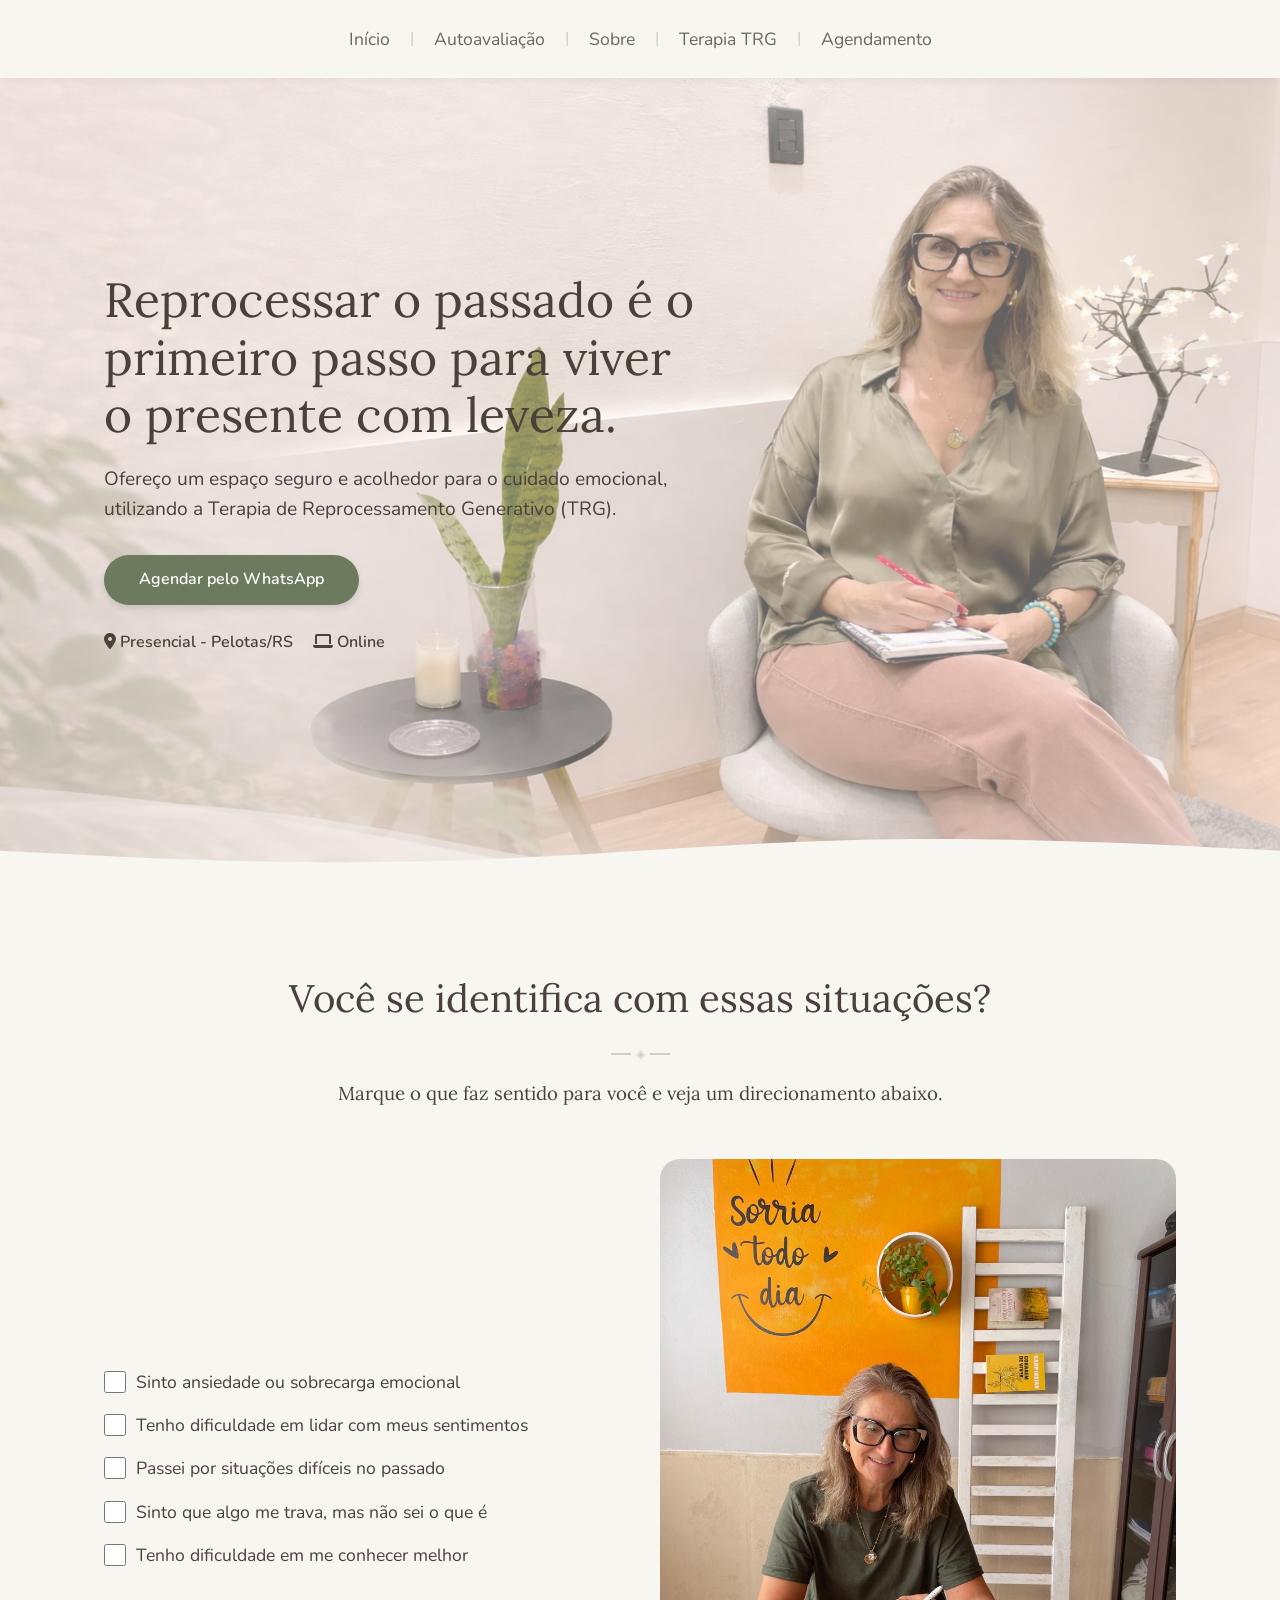
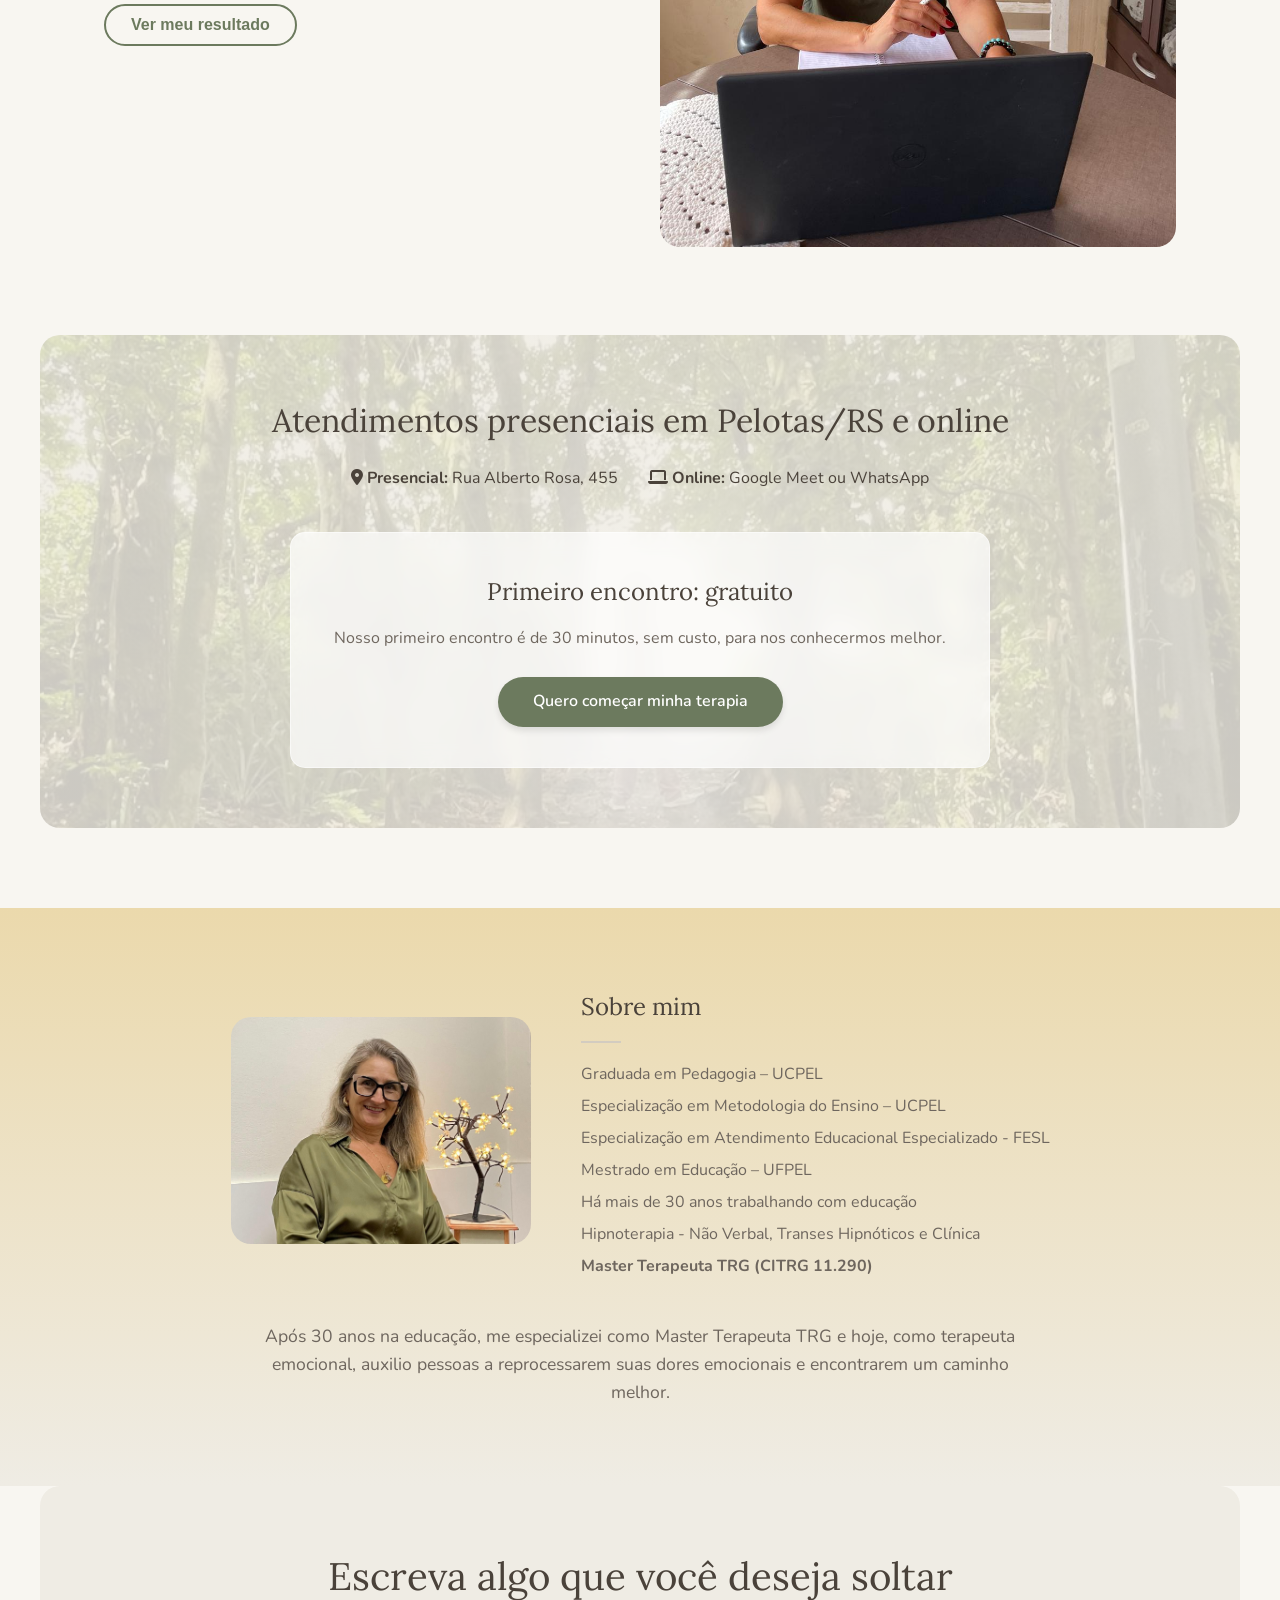
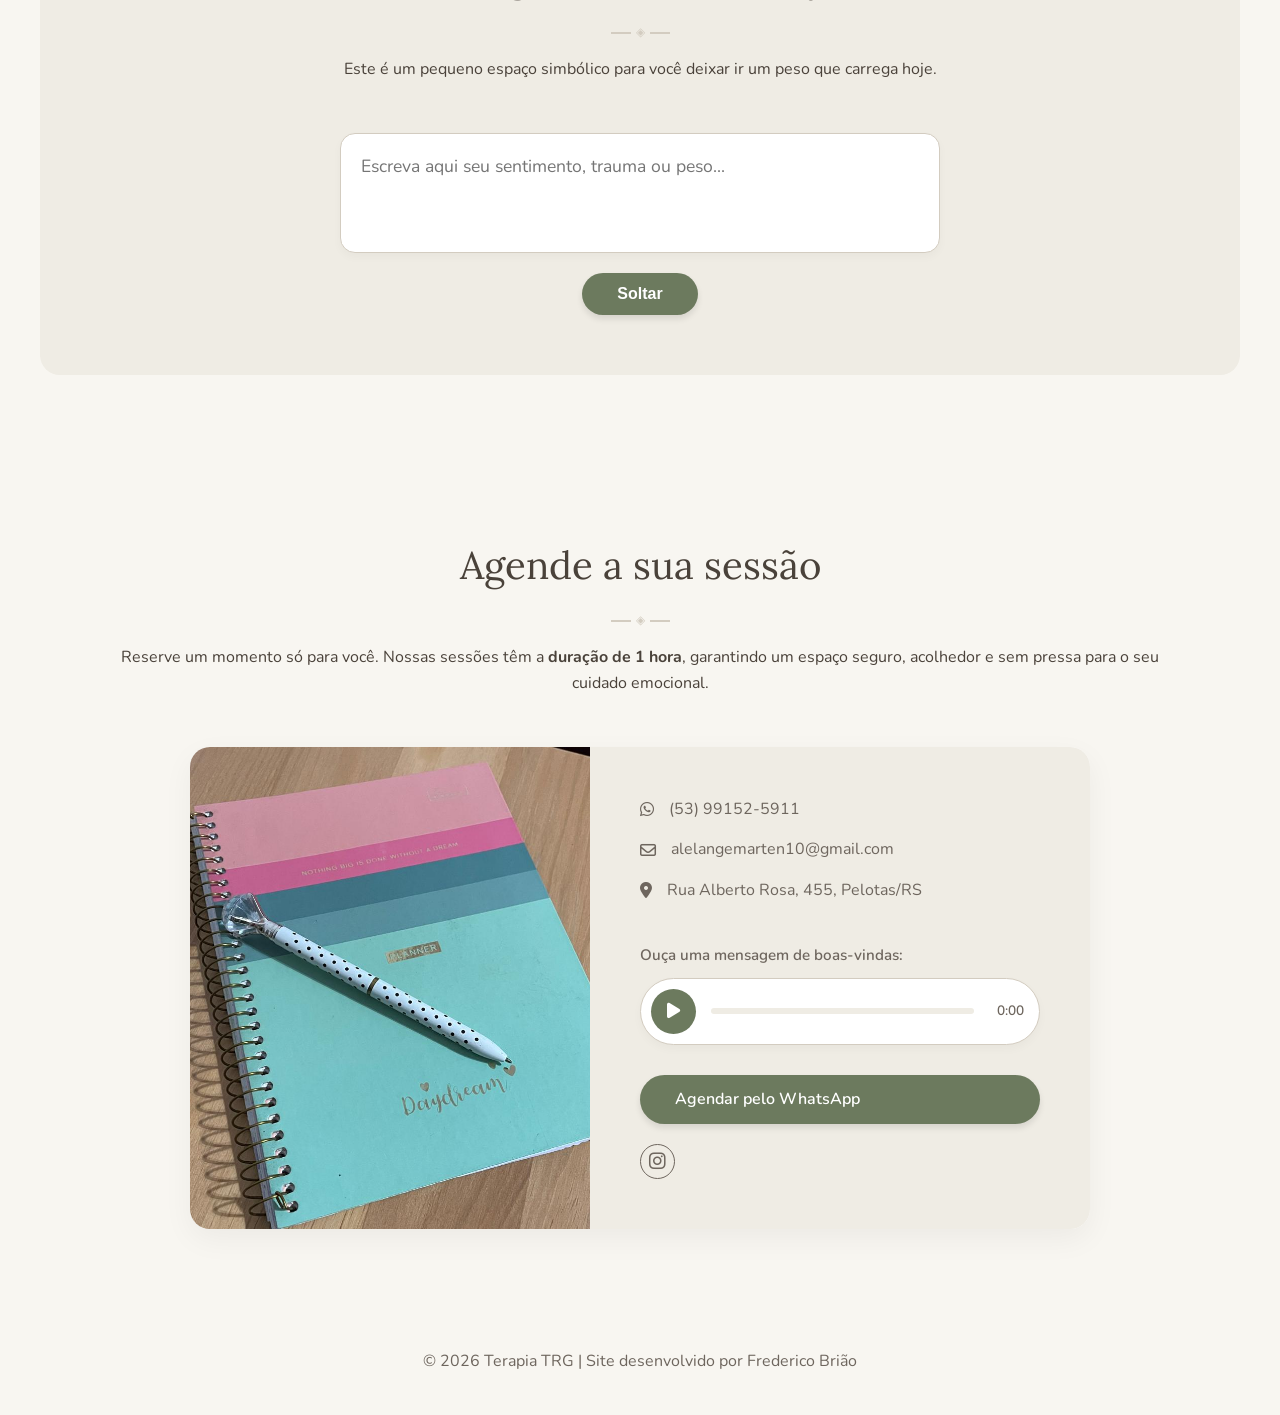
==== index.html @ 40aff19a "Add files via upload" ====
<!DOCTYPE html>
<html lang="pt-BR">
<head>
    <meta charset="UTF-8">
    <meta name="viewport" content="width=device-width, initial-scale=1.0">
    <title>Espaço Terapêutico - Alesandra Marten</title>
    
    <link rel="stylesheet" href="style.css">
    
    <link rel="preconnect" href="https://fonts.googleapis.com">
    <link rel="preconnect" href="https://fonts.gstatic.com" crossorigin>
    <link href="https://fonts.googleapis.com/css2?family=Lora:ital,wght@0,400;0,500;1,400&family=Nunito:wght@300;400;600&display=swap" rel="stylesheet">
    <link rel="icon" href="img/favicon.png">
    
    <link rel="stylesheet" href="https://cdnjs.cloudflare.com/ajax/libs/font-awesome/6.4.0/css/all.min.css">
    <meta name="description" content="Terapia TRG em Pelotas. Atendimento emocional presencial e online. Agende sua sessão.">
<meta name="keywords" content="terapia, TRG, terapia emocional, Pelotas, psicoterapia">
<meta name="author" content="Alesandra Marten">
<link rel="canonical" href="https://www.alesandraterapeuta.com.br">
</head>
<body>

    <nav class="navbar">
        <div class="nav-links">
            <a href="#inicio">Início</a>
            <span class="divisor">|</span>
            <a href="#ajuda">Autoavaliação</a>
            <span class="divisor">|</span>
            <a href="#sobre">Sobre</a>
            <span class="divisor">|</span>
            <a href="#trg-test">Terapia TRG</a>
            <span class="divisor">|</span>
            <a href="#agende">Agendamento</a>
        </div>
    </nav>

    <header class="hero" id="inicio">
        <div class="hero-container">
            <div class="hero-text fade-in">
                <h1>Reprocessar o passado é o primeiro passo para viver o presente com leveza.</h1>
                <p>Ofereço um espaço seguro e acolhedor para o cuidado emocional, utilizando a Terapia de Reprocessamento Generativo (TRG).</p>
                <a href="https://wa.me/5553991525911?text=Olá,%20gostaria%20de%20agendar%20uma%20sessão" target="_blank" rel="noopener noreferrer" class="btn-primary">Agendar pelo WhatsApp</a>
                <div class="hero-info">
                    <span><i class="fa-solid fa-location-dot"></i> Presencial - Pelotas/RS</span>
                    <span><i class="fa-solid fa-laptop"></i> Online</span>
                </div>
            </div>
        </div>
        <div class="wave-bottom">
            <svg viewBox="0 0 1440 120" fill="none" xmlns="http://www.w3.org/2000/svg" preserveAspectRatio="none">
                <path d="M0,64L80,69.3C160,75,320,85,480,80C640,75,800,53,960,48C1120,43,1280,53,1360,58.7L1440,64L1440,120L1360,120C1280,120,1120,120,960,120C800,120,640,120,480,120C320,120,160,120,80,120L0,120Z" fill="#F8F6F1"></path>
            </svg>
        </div>
    </header>

    <section class="ajuda" id="ajuda">
        <div class="secao-titulo fade-in">
            <h2>Você se identifica com essas situações?</h2>
            <div class="detalhe-titulo"><span>◈</span></div>
            <h3>Marque o que faz sentido para você e veja um direcionamento abaixo.</h3>
        </div>

        <div class="ajuda-container fade-in">
            <div class="checklist-box">
                <label class="check-item">
                    <input type="checkbox" class="st-check">
                    <span>Sinto ansiedade ou sobrecarga emocional</span>
                </label>
                <label class="check-item">
                    <input type="checkbox" class="st-check">
                    <span>Tenho dificuldade em lidar com meus sentimentos</span>
                </label>
                <label class="check-item">
                    <input type="checkbox" class="st-check">
                    <span>Passei por situações difíceis no passado</span>
                </label>
                <label class="check-item">
                    <input type="checkbox" class="st-check">
                    <span>Sinto que algo me trava, mas não sei o que é</span>
                </label>
                <label class="check-item">
                    <input type="checkbox" class="st-check">
                    <span>Tenho dificuldade em me conhecer melhor</span>
                </label>
                
                <button onclick="calcularResultado(this)" class="btn-secondary" id="btn-resultado">Ver meu resultado</button>
            </div>

            <div class="resultado-container" id="resultado-avaliacao">
                <div class="ajuda-image" id="img-auto">
                    <img src="img/whatsapp-1.jpeg" alt="Mulher sorrindo leve" loading="lazy">
                </div>
                <div id="resultado-texto" class="resultado-texto" style="display:none;"></div>
            </div>
        </div>
    </section>

    <section class="atendimentos-banner fade-in" id="atendimentos">
        <h2>Atendimentos presenciais em Pelotas/RS e online</h2>
        <div class="atendimentos-info">
            <span><i class="fa-solid fa-location-dot"></i> <strong>Presencial:</strong> Rua Alberto Rosa, 455</span>
            <span><i class="fa-solid fa-laptop"></i> <strong>Online:</strong> Google Meet ou WhatsApp</span>
        </div>

        <div class="card-gratuito">
            <h3>Primeiro encontro: gratuito</h3>
            <p>Nosso primeiro encontro é de 30 minutos, sem custo, para nos conhecermos melhor.</p>
            <a href="https://wa.me/5553991525911?text=Olá,%20gostaria%20de%20agendar%20uma%20sessão" target="_blank" rel="noopener noreferrer" class="btn-primary">Quero começar minha terapia</a>
        </div>
    </section>

    <section class="sobre" id="sobre">
        <div class="sobre-container fade-in">
            <div class="sobre-image">
                <img src="img/whatsapp-3.jpeg" alt="Foto da Terapeuta" loading="lazy">
            </div>
            <div class="sobre-text">
                <h2>Sobre mim</h2>
                <div class="detalhe-titulo-esq"></div>
                <ul>
                    <li>Graduada em Pedagogia – UCPEL</li>
                    <li>Especialização em Metodologia do Ensino – UCPEL</li>
                    <li>Especialização em Atendimento Educacional Especializado - FESL</li>
                    <li>Mestrado em Educação – UFPEL</li>
                    <li>Há mais de 30 anos trabalhando com educação</li>
                    <li>Hipnoterapia - Não Verbal, Transes Hipnóticos e Clínica</li>
                    <li><strong>Master Terapeuta TRG (CITRG 11.290)</strong></li>
                </ul>
            </div>
        </div>
        <div class="sobre-resumo fade-in">
            <p>Após 30 anos na educação, me especializei como Master Terapeuta TRG e hoje, como terapeuta emocional, auxilio pessoas a reprocessarem suas dores emocionais e encontrarem um caminho melhor.</p>
        </div>
    </section>

    <section class="trg-test" id="trg-test">
        <div class="secao-titulo fade-in">
            <h2>Escreva algo que você deseja soltar</h2>
            <div class="detalhe-titulo"><span>◈</span></div>
            <p>Este é um pequeno espaço simbólico para você deixar ir um peso que carrega hoje.</p>
        </div>

        <div class="smoke-box fade-in">
            <textarea id="smoke-input" placeholder="Escreva aqui seu sentimento, trauma ou peso..."></textarea>
            <button id="btn-smoke" onclick="soltarSentimento()" class="btn-primary">Soltar</button>
        </div>
        
        <div id="trg-explicacao" class="trg-explicacao" style="display:none;">
            <p><strong>Você se sente um pouco mais leve?</strong></p>
            <p>Isso que você acabou de fazer é um vislumbre do que trabalhamos na TRG. O reprocessamento ajuda o seu cérebro a "limpar" a carga emocional de eventos passados, permitindo que você siga em frente com mais leveza. Que tal darmos o próximo passo juntos?</p>
        </div>
    </section>

    <section class="agende" id="agende">
        <div class="secao-titulo fade-in">
            <h2>Agende a sua sessão</h2>
            <div class="detalhe-titulo"><span>◈</span></div>
            <p>Reserve um momento só para você. Nossas sessões têm a <strong>duração de 1 hora</strong>, garantindo um espaço seguro, acolhedor e sem pressa para o seu cuidado emocional.</p>
        </div>

        <div class="contato-card fade-in">
            <div class="contato-img">
                <img src="img/whatsapp-4.jpeg" alt="Ambiente acolhedor" loading="lazy">
            </div>
            <div class="contato-info">
                <ul>
                    <li><i class="fa-brands fa-whatsapp"></i> (53) 99152-5911</li>
                    <li><i class="fa-regular fa-envelope"></i> alelangemarten10@gmail.com</li>
                    <li><i class="fa-solid fa-location-dot"></i> Rua Alberto Rosa, 455, Pelotas/RS</li>
                </ul>

                <div class="audio-section">
                    <p class="audio-title">Ouça uma mensagem de boas-vindas:</p>
                    <div class="custom-audio-player">
                        <audio id="meu-audio" src="img/audio.mp3"></audio> 
                        
                        <button id="audio-btn" class="audio-btn" onclick="toggleAudio()"><i class="fa-solid fa-play" id="audio-icon"></i></button>
                        <div class="audio-progress" id="audio-progress" onclick="seekAudio(event)">
                            <div class="audio-bar" id="audio-bar"></div>
                        </div>
                        <span class="audio-time" id="audio-time">0:00</span>
                    </div>
                </div>
                
                <a href="https://wa.me/5553991525911?text=Olá,%20gostaria%20de%20agendar%20uma%20sessão" target="_blank" rel="noopener noreferrer" class="btn-primary">Agendar pelo WhatsApp</a>
                
                <div class="redes-sociais">
                    <a href="https://www.instagram.com/alesandramarten/" target="_blank" rel="noopener noreferrer"><i class="fa-brands fa-instagram"></i></a>
                </div>
            </div>
        </div>
    </section>

    <footer>
        <p>© <span id="ano-atual"></span> Terapia TRG | Site desenvolvido por Frederico Brião</p>
    </footer>

    <script src="script.js"></script>
</body>
</html>
---- style.css ----
/* --- VARIÁVEIS DE CORES --- */
:root {
    --bg-light: #F8F6F1; 
    --bg-darker: #EFECE4; 
    --text-main: #4A423A; 
    --text-light: #6E665E; 
    --accent-green: #6C7A5E; 
    --accent-green-hover: #5A664E;
}

/* --- RESET BÁSICO --- */
* {
    margin: 0;
    padding: 0;
    box-sizing: border-box;
}

body {
    font-family: 'Nunito', sans-serif;
    color: var(--text-main);
    background-color: var(--bg-light);
    line-height: 1.6;
    overflow-x: hidden;
}

h1, h2, h3 {
    font-family: 'Lora', serif;
    font-weight: 400;
}

a {
    text-decoration: none;
    color: inherit;
}

/* --- NAVEGAÇÃO CENTRALIZADA --- */
.navbar {
    display: flex;
    justify-content: center;
    align-items: center;
    padding: 20px 0;
    position: sticky;
    top: 0;
    width: 100%;
    z-index: 100;
    background-color: var(--bg-light);
    box-shadow: 0 2px 10px rgba(0,0,0,0.05);
}

.nav-links {
    display: flex;
    align-items: center;
    flex-wrap: wrap;
    justify-content: center;
    gap: 10px;
}

.nav-links a {
    color: var(--text-light);
    font-size: 1.1rem;
    transition: color 0.3s;
    padding: 5px 10px;
}

.nav-links a:hover {
    color: var(--text-main);
}

.divisor {
    color: #D3CCC0;
}

/* --- BOTÕES --- */
.btn-primary {
    display: inline-block;
    background-color: var(--accent-green);
    color: #FFFFFF;
    padding: 12px 35px;
    border-radius: 50px;
    font-size: 1rem;
    font-weight: 600;
    transition: all 0.3s;
    border: none;
    cursor: pointer;
    box-shadow: 0 4px 6px rgba(0,0,0,0.1);
}

.btn-primary:hover {
    background-color: var(--accent-green-hover);
    transform: translateY(-2px);
}

.btn-secondary {
    margin-top: 20px;
    background-color: transparent;
    color: var(--accent-green);
    border: 2px solid var(--accent-green);
    padding: 10px 25px;
    border-radius: 50px;
    font-size: 1rem;
    font-weight: 600;
    cursor: pointer;
    transition: all 0.3s;
    align-self: flex-start;
}

.btn-secondary:hover {
    background-color: var(--accent-green);
    color: #FFF;
}

.btn-disabled {
    opacity: 0.5;
    cursor: not-allowed !important;
    background-color: transparent !important;
    color: var(--accent-green) !important;
    transform: none !important;
}

/* --- HERO SECTION --- */
.hero {
    display: flex;
    flex-direction: column;
    justify-content: space-between;
    min-height: 90vh;
    background: linear-gradient(rgba(248, 246, 241, 0.4), rgba(248, 246, 241, 0.4)), url('img/hero-bg.png') center/cover no-repeat;
}

.hero-container {
    max-width: 1200px;
    margin: 0 auto;
    width: 100%;
    padding: 100px 5% 60px;
    flex: 1;
    display: flex;
    align-items: center;
}

.hero-text {
    max-width: 600px;
}

.hero-text h1 {
    font-size: 3rem;
    line-height: 1.2;
    margin-bottom: 20px;
}

.hero-text p {
    font-size: 1.2rem;
    color: var(--text-main);
    margin-bottom: 30px;
}

.hero-info {
    margin-top: 25px;
    display: flex;
    gap: 20px;
    color: var(--text-main);
    font-weight: 600;
}

.wave-bottom {
    width: 100%;
    display: block;
    line-height: 0; 
}

.wave-bottom svg {
    width: 100%;
    height: 80px;
}

/* --- SEÇÕES GERAIS --- */
section {
    padding: 80px 5%;
    max-width: 1200px;
    margin: 0 auto;
}

.secao-titulo {
    text-align: center;
    margin-bottom: 50px;
}

.secao-titulo h2 {
    font-size: 2.4rem;
}

.detalhe-titulo {
    display: flex;
    align-items: center;
    justify-content: center;
    margin: 15px 0;
}

.detalhe-titulo::before,
.detalhe-titulo::after {
    content: "";
    height: 2px;
    width: 20px;
    background-color: #D3CCC0;
}

.detalhe-titulo span {
    color: #D3CCC0;
    font-size: 12px;
    margin: 0 5px;
}

.detalhe-titulo-esq {
    width: 40px;
    height: 2px;
    background-color: #D3CCC0;
    margin: 15px 0;
}

/* --- AUTOAVALIAÇÃO --- */
.ajuda-container {
    display: flex;
    align-items: center;
    justify-content: space-between;
    gap: 40px;
}

.checklist-box {
    display: flex;
    flex-direction: column;
    gap: 15px;
    flex: 1;
}

.check-item {
    display: flex;
    align-items: center;
    gap: 10px;
    font-size: 1.1rem;
    cursor: pointer;
    transition: all 0.3s;
}

.check-item:hover {
    color: var(--accent-green);
}

.check-item input[type="checkbox"] {
    width: 22px;
    height: 22px;
    cursor: pointer;
    accent-color: var(--accent-green);
}

.resultado-container {
    flex: 1;
    display: flex;
    justify-content: center;
    align-items: center;
    min-height: 350px; 
}

.ajuda-image {
    width: 100%;
}

.ajuda-image img {
    width: 100%;
    border-radius: 20px;
}

.resultado-texto {
    background-color: #FFF;
    padding: 30px;
    border-radius: 15px;
    box-shadow: 0 4px 15px rgba(0,0,0,0.05);
    font-size: 1.2rem;
    color: var(--text-main);
    border-left: 5px solid var(--accent-green);
}

.fade-out-anim {
    animation: fadeOut 0.4s forwards ease-in-out;
}
.fade-in-anim {
    animation: fadeInScale 0.5s forwards ease-in-out;
}

@keyframes fadeOut {
    to { opacity: 0; transform: scale(0.95); }
}
@keyframes fadeInScale {
    from { opacity: 0; transform: scale(0.95); }
    to { opacity: 1; transform: scale(1); }
}

/* --- ATENDIMENTOS BANNER --- */
.atendimentos-banner {
    background: linear-gradient(rgba(239, 236, 228, 0.85), rgba(239, 236, 228, 0.85)), url('img/whatsapp-2.jpeg') center/cover no-repeat;
    border-radius: 20px;
    text-align: center;
    padding: 60px 40px;
    margin-bottom: 80px;
}

.atendimentos-banner h2 {
    font-size: 2rem;
    margin-bottom: 20px;
}

.atendimentos-info {
    display: flex;
    justify-content: center;
    flex-wrap: wrap;
    gap: 30px;
    margin-bottom: 40px;
}

.card-gratuito {
    background: rgba(255, 255, 255, 0.7);
    backdrop-filter: blur(10px);
    border: 1px solid rgba(255,255,255,0.5);
    padding: 40px;
    border-radius: 15px;
    max-width: 700px;
    margin: 0 auto;
}

.card-gratuito h3 {
    font-size: 1.5rem;
    margin-bottom: 15px;
}

.card-gratuito p {
    margin-bottom: 25px;
    color: var(--text-light);
}

/* --- SOBRE MIM --- */
.sobre {
    background: linear-gradient(180deg, #ebd9ac 0%, #EFECE4 100%);
    max-width: 100%;
}

.sobre-container {
    max-width: 1000px;
    margin: 0 auto;
    display: flex;
    align-items: center;
    justify-content: center;
    gap: 50px;
    margin-bottom: 40px;
}

.sobre-image img {
    width: 300px;
    border-radius: 20px;
}

.sobre-text ul {
    list-style: none;
    line-height: 2;
    color: var(--text-light);
}

.sobre-resumo {
    max-width: 800px;
    margin: 0 auto;
    text-align: center;
    font-size: 1.1rem;
    color: var(--text-light);
}

/* --- SESSÃO TRG TEST --- */
.trg-test {
    background-color: var(--bg-darker);
    border-radius: 20px;
    padding: 60px 5%;
    margin-bottom: 80px;
}

.smoke-box {
    display: flex;
    flex-direction: column;
    align-items: center;
    gap: 20px;
    max-width: 600px;
    margin: 0 auto;
}

#smoke-input {
    width: 100%;
    height: 120px;
    padding: 20px;
    border-radius: 15px;
    border: 1px solid #D3CCC0;
    font-family: inherit;
    font-size: 1.1rem;
    resize: none;
    background-color: #FFF;
    color: var(--text-main);
    box-shadow: 0 4px 10px rgba(0,0,0,0.03);
    transition: all 0.3s;
}

#smoke-input:focus {
    outline: none;
    border-color: var(--accent-green);
    box-shadow: 0 4px 10px rgba(108, 122, 94, 0.15);
}

.trg-explicacao {
    background-color: #FFF;
    padding: 30px;
    border-radius: 15px;
    max-width: 700px;
    margin: 30px auto 0;
    text-align: center;
    color: var(--accent-green);
    box-shadow: 0 4px 15px rgba(0,0,0,0.05);
}

.evaporar {
    animation: smokeEffect 1.5s forwards ease-in-out;
}

@keyframes smokeEffect {
    0% {
        opacity: 1;
        filter: blur(0px);
        transform: translateY(0) scale(1);
    }
    100% {
        opacity: 0;
        filter: blur(10px);
        transform: translateY(-50px) scale(1.05);
    }
}

/* --- CONTATO --- */
.contato-card {
    display: flex;
    background-color: #FFFFFF;
    border-radius: 20px;
    overflow: hidden;
    max-width: 900px;
    margin: 0 auto;
    box-shadow: 0 10px 30px rgba(0,0,0,0.05);
}

.contato-img {
    flex: 1;
}
.contato-img img {
    width: 100%;
    height: 100%;
    object-fit: cover;
}

.contato-info {
    flex: 1;
    padding: 50px;
    background-color: var(--bg-darker);
    display: flex;
    flex-direction: column;
    justify-content: center;
}

.contato-info ul {
    list-style: none;
    margin-bottom: 25px;
}

.contato-info li {
    margin-bottom: 15px;
    display: flex;
    align-items: center;
    gap: 15px;
    color: var(--text-light);
}

/* --- AUDIO PLAYER PERSONALIZADO --- */
.audio-section {
    margin-bottom: 30px;
}

.audio-title {
    font-size: 0.95rem;
    color: var(--text-light);
    margin-bottom: 10px;
    font-weight: 600;
}

.custom-audio-player {
    display: flex;
    align-items: center;
    gap: 15px;
    background: #FFF;
    padding: 10px 15px 10px 10px;
    border-radius: 50px;
    border: 1px solid #D3CCC0;
    box-shadow: 0 4px 10px rgba(0,0,0,0.03);
}

.audio-btn {
    width: 45px;
    height: 45px;
    border-radius: 50%;
    background: var(--accent-green);
    color: white;
    border: none;
    cursor: pointer;
    display: flex;
    align-items: center;
    justify-content: center;
    font-size: 1.1rem;
    transition: 0.3s;
    flex-shrink: 0;
}

.audio-btn:hover {
    background: var(--accent-green-hover);
    transform: scale(1.05);
}

.audio-progress {
    flex: 1;
    height: 6px;
    background: #EFECE4;
    border-radius: 10px;
    cursor: pointer;
    position: relative;
    overflow: hidden;
}

.audio-bar {
    height: 100%;
    width: 0%;
    background: var(--accent-green);
    border-radius: 10px;
    transition: width 0.1s linear;
}

.audio-time {
    font-size: 0.85rem;
    color: var(--text-light);
    font-weight: 600;
    min-width: 35px;
    text-align: right;
}

/* --- REDES SOCIAIS --- */
.redes-sociais {
    margin-top: 20px;
}

.redes-sociais a {
    color: var(--text-light);
    font-size: 1.2rem;
    margin-right: 15px;
    border: 1px solid var(--text-light);
    border-radius: 50%;
    width: 35px; height: 35px;
    display: inline-flex;
    align-items: center;
    justify-content: center;
    transition: all 0.3s;
}

.redes-sociais a:hover {
    background-color: var(--text-light);
    color: #fdfdfd;
}

/* --- FOOTER --- */
footer {
    text-align: center;
    padding: 40px 5%;
    color: var(--text-light);
    display: flex;
    flex-direction: column;
    align-items: center;
    gap: 15px;
}

/* --- EFEITOS DE ANIMAÇÃO GERAIS --- */
.fade-in {
    opacity: 0;
    transform: translateY(30px);
    transition: opacity 0.8s ease-out, transform 0.8s ease-out;
}
.fade-in.visible {
    opacity: 1;
    transform: translateY(0);
}

/* --- RESPONSIVO (MOBILE) --- */
@media (max-width: 850px) {
    .hero-container, .ajuda-container, .sobre-container, .contato-card {
        flex-direction: column;
        text-align: center;
    }
    
    .hero-text { max-width: 100%; }
    
    .detalhe-titulo-esq { margin: 15px auto; }
    .hero-info, .atendimentos-info { flex-direction: column; gap: 10px; }
    
    .btn-secondary { align-self: center; }
    
    .resultado-container { min-height: auto; margin-top: 20px; }
    
    .nav-links { flex-direction: column; }
    .divisor { display: none; } 
    
    .contato-info { padding: 30px; }
}
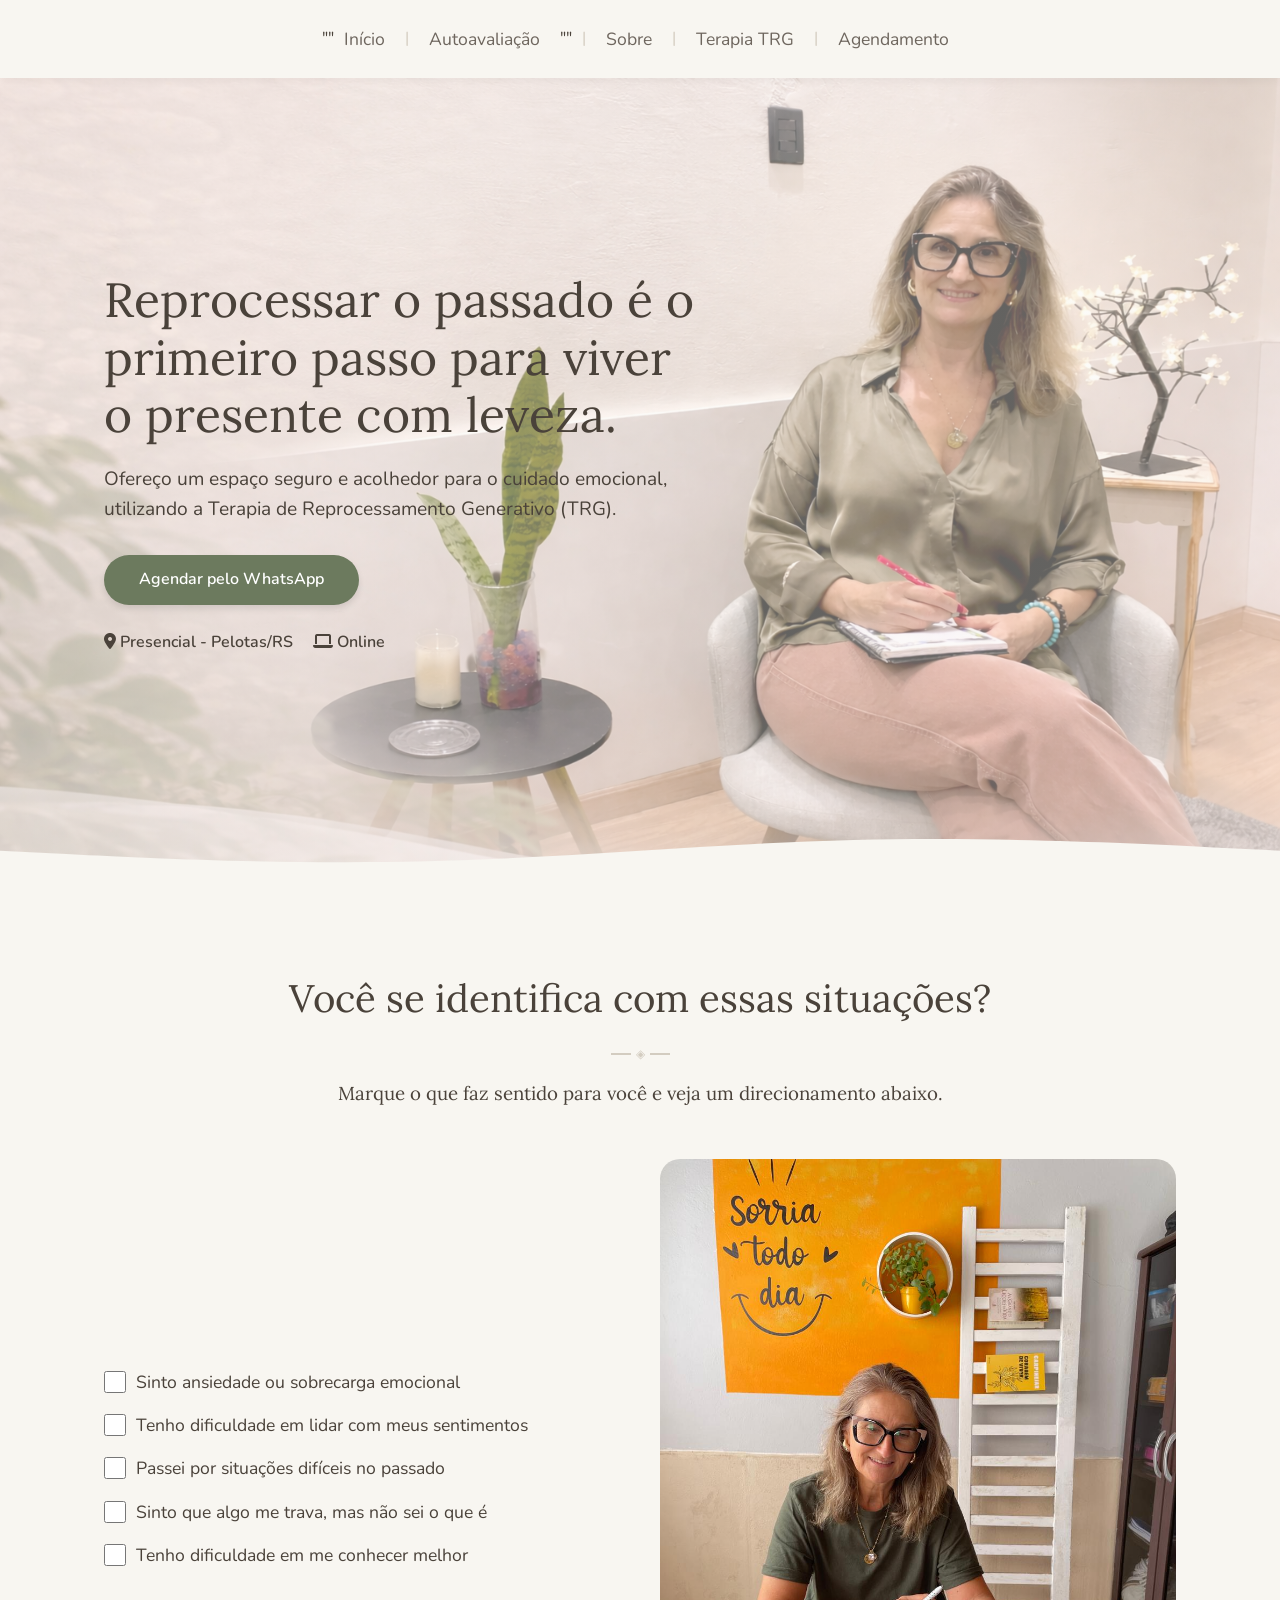
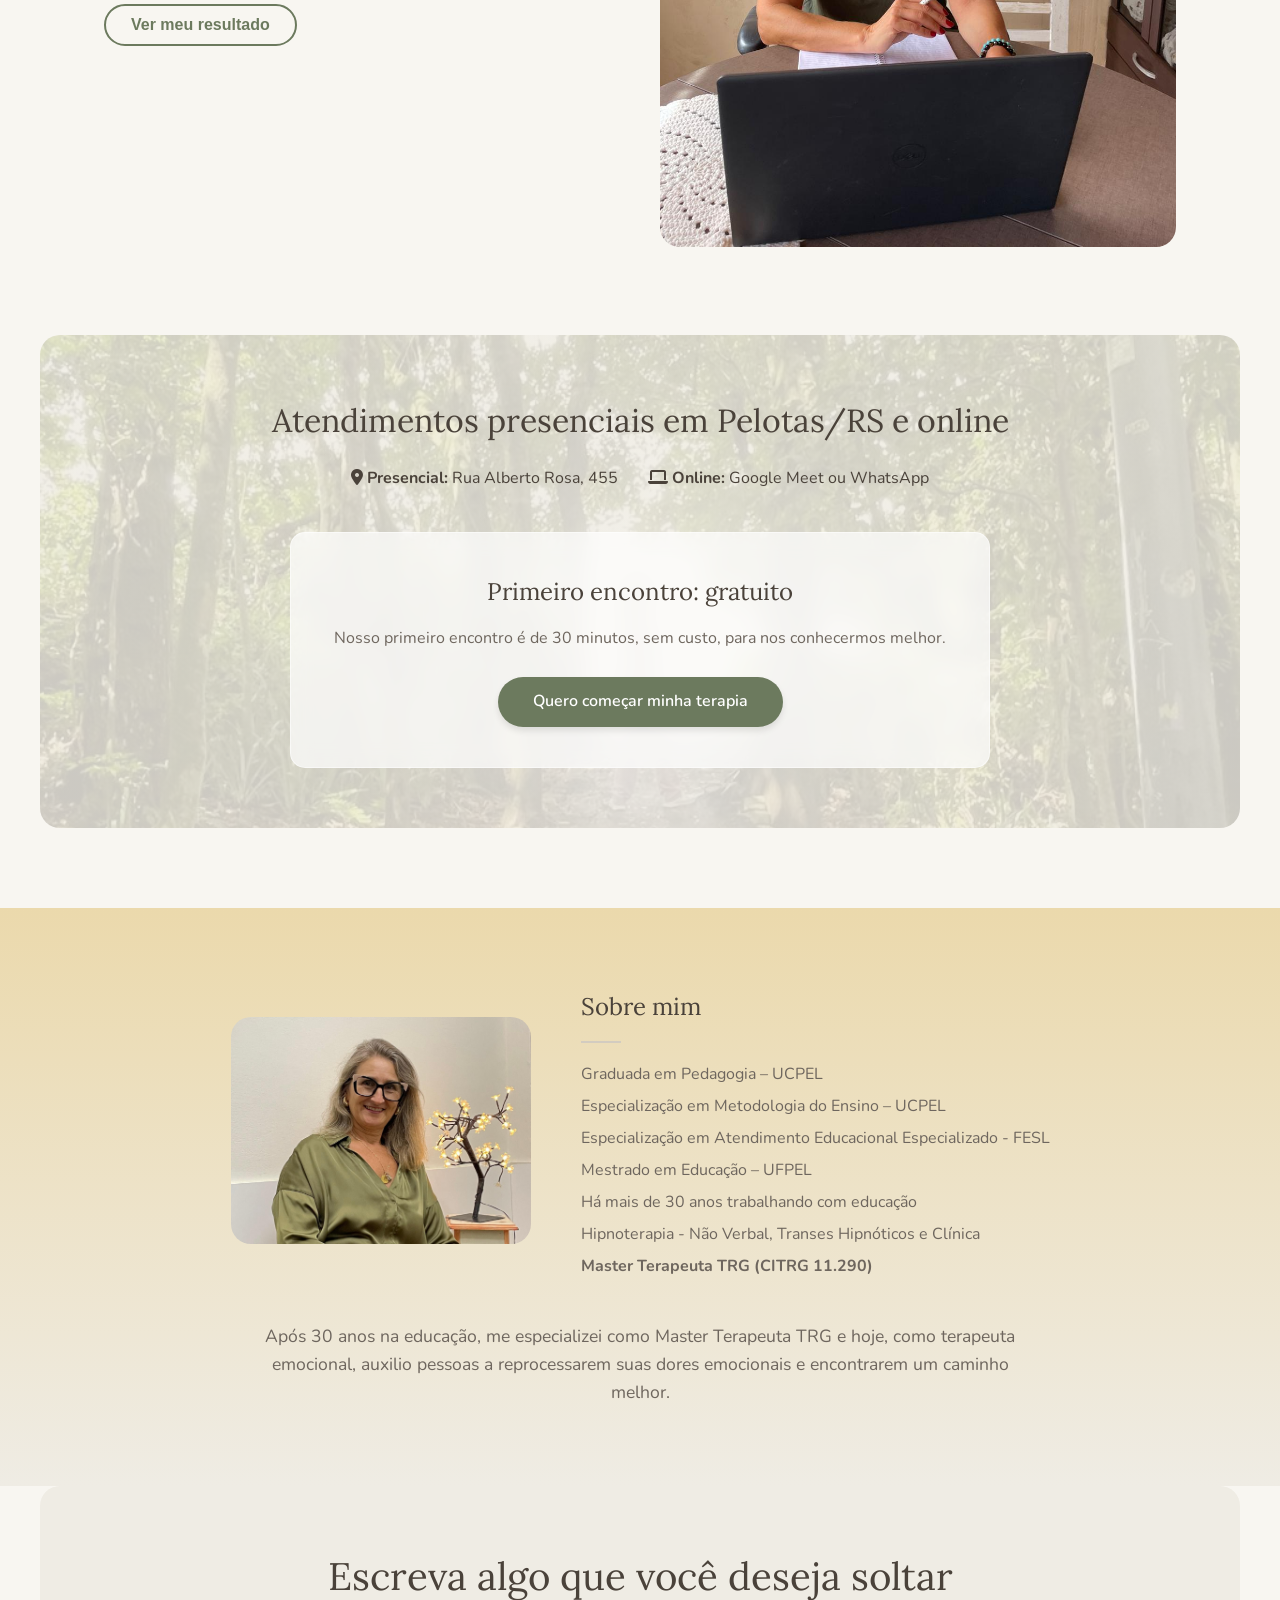
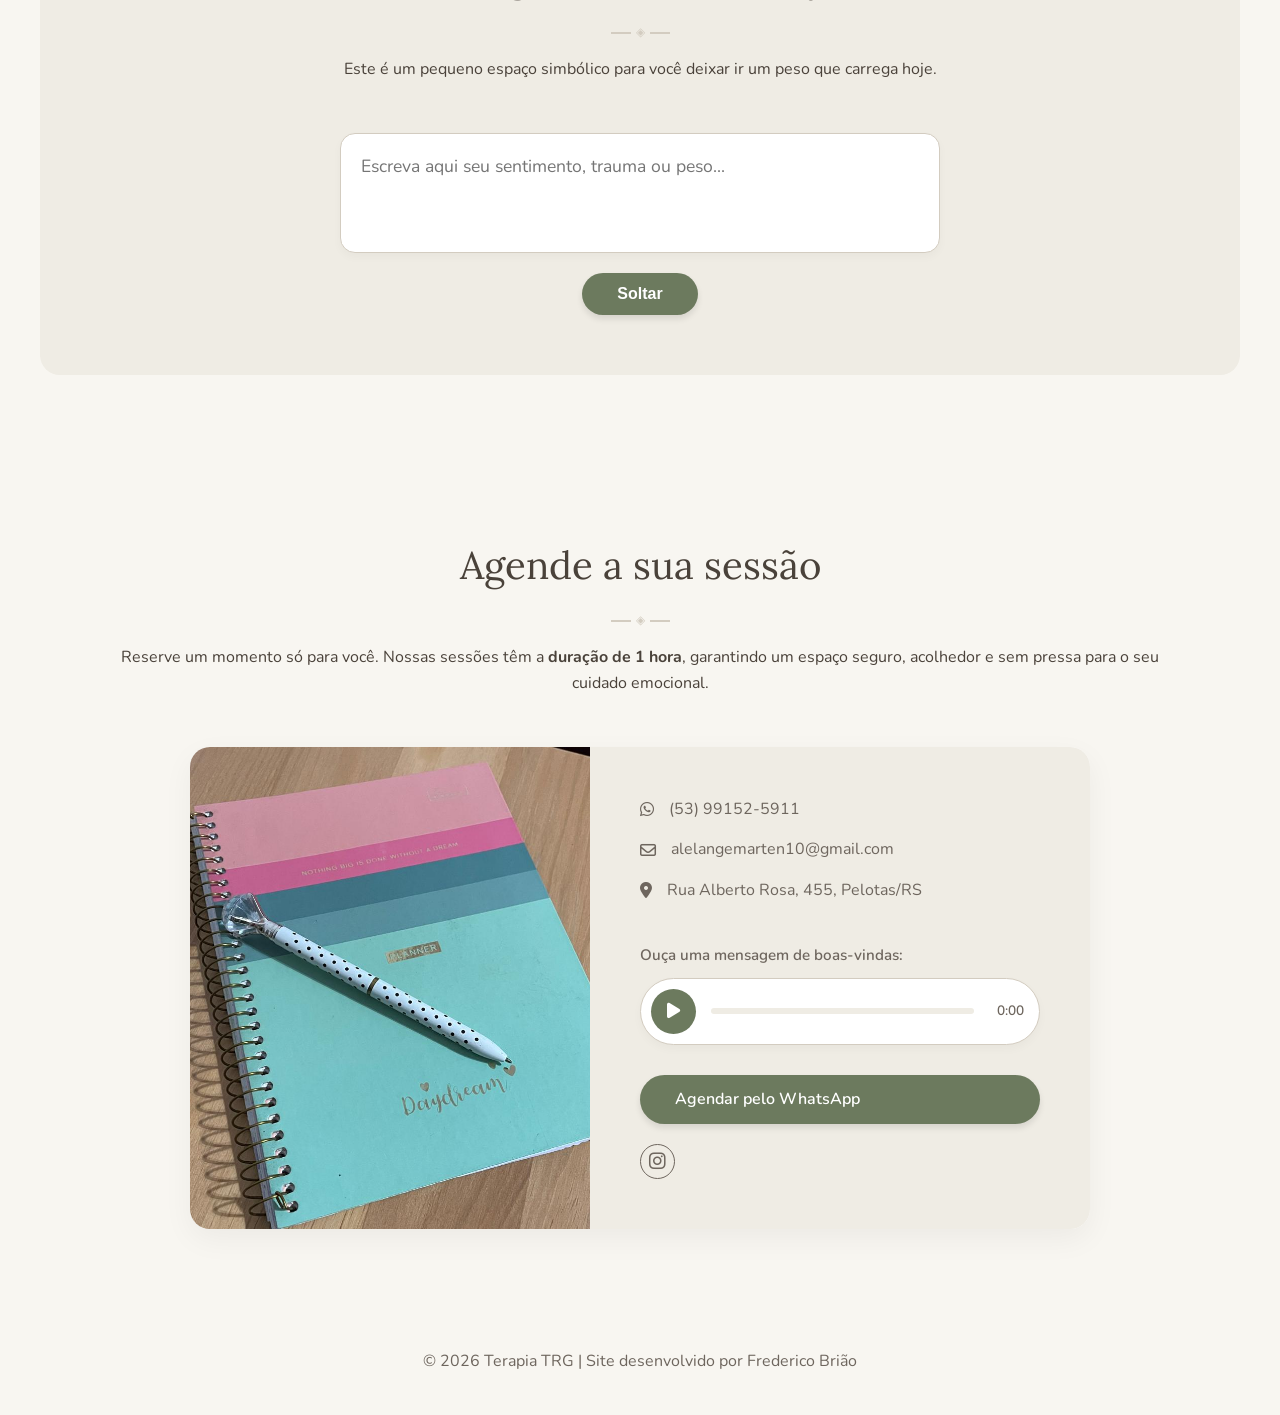
==== commit 44da65bd: "feat: validation form" ====
--- a/index.html
+++ b/index.html
@@ -1,200 +1,200 @@
-<!DOCTYPE html>
-<html lang="pt-BR">
-<head>
-    <meta charset="UTF-8">
-    <meta name="viewport" content="width=device-width, initial-scale=1.0">
-    <title>Espaço Terapêutico - Alesandra Marten</title>
-    
-    <link rel="stylesheet" href="style.css">
-    
-    <link rel="preconnect" href="https://fonts.googleapis.com">
-    <link rel="preconnect" href="https://fonts.gstatic.com" crossorigin>
-    <link href="https://fonts.googleapis.com/css2?family=Lora:ital,wght@0,400;0,500;1,400&family=Nunito:wght@300;400;600&display=swap" rel="stylesheet">
-    <link rel="icon" href="img/favicon.png">
-    
-    <link rel="stylesheet" href="https://cdnjs.cloudflare.com/ajax/libs/font-awesome/6.4.0/css/all.min.css">
-    <meta name="description" content="Terapia TRG em Pelotas. Atendimento emocional presencial e online. Agende sua sessão.">
-<meta name="keywords" content="terapia, TRG, terapia emocional, Pelotas, psicoterapia">
-<meta name="author" content="Alesandra Marten">
-<link rel="canonical" href="https://www.alesandraterapeuta.com.br">
-</head>
-<body>
-
-    <nav class="navbar">
-        <div class="nav-links">
-            <a href="#inicio">Início</a>
-            <span class="divisor">|</span>
-            <a href="#ajuda">Autoavaliação</a>
-            <span class="divisor">|</span>
-            <a href="#sobre">Sobre</a>
-            <span class="divisor">|</span>
-            <a href="#trg-test">Terapia TRG</a>
-            <span class="divisor">|</span>
-            <a href="#agende">Agendamento</a>
-        </div>
-    </nav>
-
-    <header class="hero" id="inicio">
-        <div class="hero-container">
-            <div class="hero-text fade-in">
-                <h1>Reprocessar o passado é o primeiro passo para viver o presente com leveza.</h1>
-                <p>Ofereço um espaço seguro e acolhedor para o cuidado emocional, utilizando a Terapia de Reprocessamento Generativo (TRG).</p>
-                <a href="https://wa.me/5553991525911?text=Olá,%20gostaria%20de%20agendar%20uma%20sessão" target="_blank" rel="noopener noreferrer" class="btn-primary">Agendar pelo WhatsApp</a>
-                <div class="hero-info">
-                    <span><i class="fa-solid fa-location-dot"></i> Presencial - Pelotas/RS</span>
-                    <span><i class="fa-solid fa-laptop"></i> Online</span>
-                </div>
-            </div>
-        </div>
-        <div class="wave-bottom">
-            <svg viewBox="0 0 1440 120" fill="none" xmlns="http://www.w3.org/2000/svg" preserveAspectRatio="none">
-                <path d="M0,64L80,69.3C160,75,320,85,480,80C640,75,800,53,960,48C1120,43,1280,53,1360,58.7L1440,64L1440,120L1360,120C1280,120,1120,120,960,120C800,120,640,120,480,120C320,120,160,120,80,120L0,120Z" fill="#F8F6F1"></path>
-            </svg>
-        </div>
-    </header>
-
-    <section class="ajuda" id="ajuda">
-        <div class="secao-titulo fade-in">
-            <h2>Você se identifica com essas situações?</h2>
-            <div class="detalhe-titulo"><span>◈</span></div>
-            <h3>Marque o que faz sentido para você e veja um direcionamento abaixo.</h3>
-        </div>
-
-        <div class="ajuda-container fade-in">
-            <div class="checklist-box">
-                <label class="check-item">
-                    <input type="checkbox" class="st-check">
-                    <span>Sinto ansiedade ou sobrecarga emocional</span>
-                </label>
-                <label class="check-item">
-                    <input type="checkbox" class="st-check">
-                    <span>Tenho dificuldade em lidar com meus sentimentos</span>
-                </label>
-                <label class="check-item">
-                    <input type="checkbox" class="st-check">
-                    <span>Passei por situações difíceis no passado</span>
-                </label>
-                <label class="check-item">
-                    <input type="checkbox" class="st-check">
-                    <span>Sinto que algo me trava, mas não sei o que é</span>
-                </label>
-                <label class="check-item">
-                    <input type="checkbox" class="st-check">
-                    <span>Tenho dificuldade em me conhecer melhor</span>
-                </label>
-                
-                <button onclick="calcularResultado(this)" class="btn-secondary" id="btn-resultado">Ver meu resultado</button>
-            </div>
-
-            <div class="resultado-container" id="resultado-avaliacao">
-                <div class="ajuda-image" id="img-auto">
-                    <img src="img/whatsapp-1.jpeg" alt="Mulher sorrindo leve" loading="lazy">
-                </div>
-                <div id="resultado-texto" class="resultado-texto" style="display:none;"></div>
-            </div>
-        </div>
-    </section>
-
-    <section class="atendimentos-banner fade-in" id="atendimentos">
-        <h2>Atendimentos presenciais em Pelotas/RS e online</h2>
-        <div class="atendimentos-info">
-            <span><i class="fa-solid fa-location-dot"></i> <strong>Presencial:</strong> Rua Alberto Rosa, 455</span>
-            <span><i class="fa-solid fa-laptop"></i> <strong>Online:</strong> Google Meet ou WhatsApp</span>
-        </div>
-
-        <div class="card-gratuito">
-            <h3>Primeiro encontro: gratuito</h3>
-            <p>Nosso primeiro encontro é de 30 minutos, sem custo, para nos conhecermos melhor.</p>
-            <a href="https://wa.me/5553991525911?text=Olá,%20gostaria%20de%20agendar%20uma%20sessão" target="_blank" rel="noopener noreferrer" class="btn-primary">Quero começar minha terapia</a>
-        </div>
-    </section>
-
-    <section class="sobre" id="sobre">
-        <div class="sobre-container fade-in">
-            <div class="sobre-image">
-                <img src="img/whatsapp-3.jpeg" alt="Foto da Terapeuta" loading="lazy">
-            </div>
-            <div class="sobre-text">
-                <h2>Sobre mim</h2>
-                <div class="detalhe-titulo-esq"></div>
-                <ul>
-                    <li>Graduada em Pedagogia – UCPEL</li>
-                    <li>Especialização em Metodologia do Ensino – UCPEL</li>
-                    <li>Especialização em Atendimento Educacional Especializado - FESL</li>
-                    <li>Mestrado em Educação – UFPEL</li>
-                    <li>Há mais de 30 anos trabalhando com educação</li>
-                    <li>Hipnoterapia - Não Verbal, Transes Hipnóticos e Clínica</li>
-                    <li><strong>Master Terapeuta TRG (CITRG 11.290)</strong></li>
-                </ul>
-            </div>
-        </div>
-        <div class="sobre-resumo fade-in">
-            <p>Após 30 anos na educação, me especializei como Master Terapeuta TRG e hoje, como terapeuta emocional, auxilio pessoas a reprocessarem suas dores emocionais e encontrarem um caminho melhor.</p>
-        </div>
-    </section>
-
-    <section class="trg-test" id="trg-test">
-        <div class="secao-titulo fade-in">
-            <h2>Escreva algo que você deseja soltar</h2>
-            <div class="detalhe-titulo"><span>◈</span></div>
-            <p>Este é um pequeno espaço simbólico para você deixar ir um peso que carrega hoje.</p>
-        </div>
-
-        <div class="smoke-box fade-in">
-            <textarea id="smoke-input" placeholder="Escreva aqui seu sentimento, trauma ou peso..."></textarea>
-            <button id="btn-smoke" onclick="soltarSentimento()" class="btn-primary">Soltar</button>
-        </div>
-        
-        <div id="trg-explicacao" class="trg-explicacao" style="display:none;">
-            <p><strong>Você se sente um pouco mais leve?</strong></p>
-            <p>Isso que você acabou de fazer é um vislumbre do que trabalhamos na TRG. O reprocessamento ajuda o seu cérebro a "limpar" a carga emocional de eventos passados, permitindo que você siga em frente com mais leveza. Que tal darmos o próximo passo juntos?</p>
-        </div>
-    </section>
-
-    <section class="agende" id="agende">
-        <div class="secao-titulo fade-in">
-            <h2>Agende a sua sessão</h2>
-            <div class="detalhe-titulo"><span>◈</span></div>
-            <p>Reserve um momento só para você. Nossas sessões têm a <strong>duração de 1 hora</strong>, garantindo um espaço seguro, acolhedor e sem pressa para o seu cuidado emocional.</p>
-        </div>
-
-        <div class="contato-card fade-in">
-            <div class="contato-img">
-                <img src="img/whatsapp-4.jpeg" alt="Ambiente acolhedor" loading="lazy">
-            </div>
-            <div class="contato-info">
-                <ul>
-                    <li><i class="fa-brands fa-whatsapp"></i> (53) 99152-5911</li>
-                    <li><i class="fa-regular fa-envelope"></i> alelangemarten10@gmail.com</li>
-                    <li><i class="fa-solid fa-location-dot"></i> Rua Alberto Rosa, 455, Pelotas/RS</li>
-                </ul>
-
-                <div class="audio-section">
-                    <p class="audio-title">Ouça uma mensagem de boas-vindas:</p>
-                    <div class="custom-audio-player">
-                        <audio id="meu-audio" src="img/audio.mp3"></audio> 
-                        
-                        <button id="audio-btn" class="audio-btn" onclick="toggleAudio()"><i class="fa-solid fa-play" id="audio-icon"></i></button>
-                        <div class="audio-progress" id="audio-progress" onclick="seekAudio(event)">
-                            <div class="audio-bar" id="audio-bar"></div>
-                        </div>
-                        <span class="audio-time" id="audio-time">0:00</span>
-                    </div>
-                </div>
-                
-                <a href="https://wa.me/5553991525911?text=Olá,%20gostaria%20de%20agendar%20uma%20sessão" target="_blank" rel="noopener noreferrer" class="btn-primary">Agendar pelo WhatsApp</a>
-                
-                <div class="redes-sociais">
-                    <a href="https://www.instagram.com/alesandramarten/" target="_blank" rel="noopener noreferrer"><i class="fa-brands fa-instagram"></i></a>
-                </div>
-            </div>
-        </div>
-    </section>
-
-    <footer>
-        <p>© <span id="ano-atual"></span> Terapia TRG | Site desenvolvido por Frederico Brião</p>
-    </footer>
-
-    <script src="script.js"></script>
-</body>
-</html>
+<!DOCTYPE html>
+<html lang="pt-BR">
+<head>
+    <meta charset="UTF-8">
+    <meta name="viewport" content="width=device-width, initial-scale=1.0">
+    <title>Espaço Terapêutico - Alesandra Marten</title>
+    
+    <link rel="stylesheet" href="style.css">
+    
+    <link rel="preconnect" href="https://fonts.googleapis.com">
+    <link rel="preconnect" href="https://fonts.gstatic.com" crossorigin>
+    <link href="https://fonts.googleapis.com/css2?family=Lora:ital,wght@0,400;0,500;1,400&family=Nunito:wght@300;400;600&display=swap" rel="stylesheet">
+    <link rel="icon" href="img/favicon.png">
+    
+    <link rel="stylesheet" href="https://cdnjs.cloudflare.com/ajax/libs/font-awesome/6.4.0/css/all.min.css">
+    <meta name="description" content="Terapia TRG em Pelotas. Atendimento emocional presencial e online. Agende sua sessão.">
+<meta name="keywords" content="terapia, TRG, terapia emocional, Pelotas, psicoterapia">
+<meta name="author" content="Alesandra Marten">
+<link rel="canonical" href="https://www.alesandraterapeuta.com.br">
+</head>
+<body>
+
+    <nav class="navbar">""
+        <div class="nav-links">
+            <a href="#inicio">Início</a>
+            <span class="divisor">|</span>
+            <a href="#ajuda">Autoavaliação</a>""
+            <span class="divisor">|</span>
+            <a href="#sobre">Sobre</a>
+            <span class="divisor">|</span>
+            <a href="#trg-test">Terapia TRG</a>
+            <span class="divisor">|</span>
+            <a href="#agende">Agendamento</a>
+        </div>
+    </nav>
+
+    <header class="hero" id="inicio">
+        <div class="hero-container">
+            <div class="hero-text fade-in">
+                <h1>Reprocessar o passado é o primeiro passo para viver o presente com leveza.</h1>
+                <p>Ofereço um espaço seguro e acolhedor para o cuidado emocional, utilizando a Terapia de Reprocessamento Generativo (TRG).</p>
+                <a href="https://wa.me/5553991525911?text=Olá,%20gostaria%20de%20agendar%20uma%20sessão" target="_blank" rel="noopener noreferrer" class="btn-primary">Agendar pelo WhatsApp</a>
+                <div class="hero-info">
+                    <span><i class="fa-solid fa-location-dot"></i> Presencial - Pelotas/RS</span>
+                    <span><i class="fa-solid fa-laptop"></i> Online</span>
+                </div>
+            </div>
+        </div>
+        <div class="wave-bottom">
+            <svg viewBox="0 0 1440 120" fill="none" xmlns="http://www.w3.org/2000/svg" preserveAspectRatio="none">
+                <path d="M0,64L80,69.3C160,75,320,85,480,80C640,75,800,53,960,48C1120,43,1280,53,1360,58.7L1440,64L1440,120L1360,120C1280,120,1120,120,960,120C800,120,640,120,480,120C320,120,160,120,80,120L0,120Z" fill="#F8F6F1"></path>
+            </svg>
+        </div>
+    </header>
+
+    <section class="ajuda" id="ajuda">
+        <div class="secao-titulo fade-in">
+            <h2>Você se identifica com essas situações?</h2>
+            <div class="detalhe-titulo"><span>◈</span></div>
+            <h3>Marque o que faz sentido para você e veja um direcionamento abaixo.</h3>
+        </div>
+
+        <div class="ajuda-container fade-in">
+            <div class="checklist-box">
+                <label class="check-item">
+                    <input type="checkbox" class="st-check">
+                    <span>Sinto ansiedade ou sobrecarga emocional</span>
+                </label>
+                <label class="check-item">
+                    <input type="checkbox" class="st-check">
+                    <span>Tenho dificuldade em lidar com meus sentimentos</span>
+                </label>
+                <label class="check-item">
+                    <input type="checkbox" class="st-check">
+                    <span>Passei por situações difíceis no passado</span>
+                </label>
+                <label class="check-item">
+                    <input type="checkbox" class="st-check">
+                    <span>Sinto que algo me trava, mas não sei o que é</span>
+                </label>
+                <label class="check-item">
+                    <input type="checkbox" class="st-check">
+                    <span>Tenho dificuldade em me conhecer melhor</span>
+                </label>
+                
+                <button onclick="calcularResultado(this)" class="btn-secondary" id="btn-resultado">Ver meu resultado</button>
+            </div>
+
+            <div class="resultado-container" id="resultado-avaliacao">
+                <div class="ajuda-image" id="img-auto">
+                    <img src="img/whatsapp-1.jpeg" alt="Mulher sorrindo leve" loading="lazy">
+                </div>
+                <div id="resultado-texto" class="resultado-texto" style="display:none;"></div>
+            </div>
+        </div>
+    </section>
+
+    <section class="atendimentos-banner fade-in" id="atendimentos">
+        <h2>Atendimentos presenciais em Pelotas/RS e online</h2>
+        <div class="atendimentos-info">
+            <span><i class="fa-solid fa-location-dot"></i> <strong>Presencial:</strong> Rua Alberto Rosa, 455</span>
+            <span><i class="fa-solid fa-laptop"></i> <strong>Online:</strong> Google Meet ou WhatsApp</span>
+        </div>
+
+        <div class="card-gratuito">
+            <h3>Primeiro encontro: gratuito</h3>
+            <p>Nosso primeiro encontro é de 30 minutos, sem custo, para nos conhecermos melhor.</p>
+            <a href="https://wa.me/5553991525911?text=Olá,%20gostaria%20de%20agendar%20uma%20sessão" target="_blank" rel="noopener noreferrer" class="btn-primary">Quero começar minha terapia</a>
+        </div>
+    </section>
+
+    <section class="sobre" id="sobre">
+        <div class="sobre-container fade-in">
+            <div class="sobre-image">
+                <img src="img/whatsapp-3.jpeg" alt="Foto da Terapeuta" loading="lazy">
+            </div>
+            <div class="sobre-text">
+                <h2>Sobre mim</h2>
+                <div class="detalhe-titulo-esq"></div>
+                <ul>
+                    <li>Graduada em Pedagogia – UCPEL</li>
+                    <li>Especialização em Metodologia do Ensino – UCPEL</li>
+                    <li>Especialização em Atendimento Educacional Especializado - FESL</li>
+                    <li>Mestrado em Educação – UFPEL</li>
+                    <li>Há mais de 30 anos trabalhando com educação</li>
+                    <li>Hipnoterapia - Não Verbal, Transes Hipnóticos e Clínica</li>
+                    <li><strong>Master Terapeuta TRG (CITRG 11.290)</strong></li>
+                </ul>
+            </div>
+        </div>
+        <div class="sobre-resumo fade-in">
+            <p>Após 30 anos na educação, me especializei como Master Terapeuta TRG e hoje, como terapeuta emocional, auxilio pessoas a reprocessarem suas dores emocionais e encontrarem um caminho melhor.</p>
+        </div>
+    </section>
+
+    <section class="trg-test" id="trg-test">
+        <div class="secao-titulo fade-in">
+            <h2>Escreva algo que você deseja soltar</h2>
+            <div class="detalhe-titulo"><span>◈</span></div>
+            <p>Este é um pequeno espaço simbólico para você deixar ir um peso que carrega hoje.</p>
+        </div>
+
+        <div class="smoke-box fade-in">
+            <textarea id="smoke-input" placeholder="Escreva aqui seu sentimento, trauma ou peso..."></textarea>
+            <button id="btn-smoke" onclick="soltarSentimento()" class="btn-primary">Soltar</button>
+        </div>
+        
+        <div id="trg-explicacao" class="trg-explicacao" style="display:none;">
+            <p><strong>Você se sente um pouco mais leve?</strong></p>
+            <p>Isso que você acabou de fazer é um vislumbre do que trabalhamos na TRG. O reprocessamento ajuda o seu cérebro a "limpar" a carga emocional de eventos passados, permitindo que você siga em frente com mais leveza. Que tal darmos o próximo passo juntos?</p>
+        </div>
+    </section>
+
+    <section class="agende" id="agende">
+        <div class="secao-titulo fade-in">
+            <h2>Agende a sua sessão</h2>
+            <div class="detalhe-titulo"><span>◈</span></div>
+            <p>Reserve um momento só para você. Nossas sessões têm a <strong>duração de 1 hora</strong>, garantindo um espaço seguro, acolhedor e sem pressa para o seu cuidado emocional.</p>
+        </div>
+
+        <div class="contato-card fade-in">
+            <div class="contato-img">
+                <img src="img/whatsapp-4.jpeg" alt="Ambiente acolhedor" loading="lazy">
+            </div>
+            <div class="contato-info">
+                <ul>
+                    <li><i class="fa-brands fa-whatsapp"></i> (53) 99152-5911</li>
+                    <li><i class="fa-regular fa-envelope"></i> alelangemarten10@gmail.com</li>
+                    <li><i class="fa-solid fa-location-dot"></i> Rua Alberto Rosa, 455, Pelotas/RS</li>
+                </ul>
+
+                <div class="audio-section">
+                    <p class="audio-title">Ouça uma mensagem de boas-vindas:</p>
+                    <div class="custom-audio-player">
+                        <audio id="meu-audio" src="img/audio.mp3"></audio> 
+                        
+                        <button id="audio-btn" class="audio-btn" onclick="toggleAudio()"><i class="fa-solid fa-play" id="audio-icon"></i></button>
+                        <div class="audio-progress" id="audio-progress" onclick="seekAudio(event)">
+                            <div class="audio-bar" id="audio-bar"></div>
+                        </div>
+                        <span class="audio-time" id="audio-time">0:00</span>
+                    </div>
+                </div>
+                
+                <a href="https://wa.me/5553991525911?text=Olá,%20gostaria%20de%20agendar%20uma%20sessão" target="_blank" rel="noopener noreferrer" class="btn-primary">Agendar pelo WhatsApp</a>
+                
+                <div class="redes-sociais">
+                    <a href="https://www.instagram.com/alesandramarten/" target="_blank" rel="noopener noreferrer"><i class="fa-brands fa-instagram"></i></a>
+                </div>
+            </div>
+        </div>
+    </section>
+
+    <footer>
+        <p>© <span id="ano-atual"></span> Terapia TRG | Site desenvolvido por Frederico Brião</p>
+    </footer>
+
+    <script src="script.js"></script>
+</body>
+</html>
--- a/style.css
+++ b/style.css
@@ -1,615 +1,615 @@
-/* --- VARIÁVEIS DE CORES --- */
-:root {
-    --bg-light: #F8F6F1; 
-    --bg-darker: #EFECE4; 
-    --text-main: #4A423A; 
-    --text-light: #6E665E; 
-    --accent-green: #6C7A5E; 
-    --accent-green-hover: #5A664E;
-}
-
-/* --- RESET BÁSICO --- */
-* {
-    margin: 0;
-    padding: 0;
-    box-sizing: border-box;
-}
-
-body {
-    font-family: 'Nunito', sans-serif;
-    color: var(--text-main);
-    background-color: var(--bg-light);
-    line-height: 1.6;
-    overflow-x: hidden;
-}
-
-h1, h2, h3 {
-    font-family: 'Lora', serif;
-    font-weight: 400;
-}
-
-a {
-    text-decoration: none;
-    color: inherit;
-}
-
-/* --- NAVEGAÇÃO CENTRALIZADA --- */
-.navbar {
-    display: flex;
-    justify-content: center;
-    align-items: center;
-    padding: 20px 0;
-    position: sticky;
-    top: 0;
-    width: 100%;
-    z-index: 100;
-    background-color: var(--bg-light);
-    box-shadow: 0 2px 10px rgba(0,0,0,0.05);
-}
-
-.nav-links {
-    display: flex;
-    align-items: center;
-    flex-wrap: wrap;
-    justify-content: center;
-    gap: 10px;
-}
-
-.nav-links a {
-    color: var(--text-light);
-    font-size: 1.1rem;
-    transition: color 0.3s;
-    padding: 5px 10px;
-}
-
-.nav-links a:hover {
-    color: var(--text-main);
-}
-
-.divisor {
-    color: #D3CCC0;
-}
-
-/* --- BOTÕES --- */
-.btn-primary {
-    display: inline-block;
-    background-color: var(--accent-green);
-    color: #FFFFFF;
-    padding: 12px 35px;
-    border-radius: 50px;
-    font-size: 1rem;
-    font-weight: 600;
-    transition: all 0.3s;
-    border: none;
-    cursor: pointer;
-    box-shadow: 0 4px 6px rgba(0,0,0,0.1);
-}
-
-.btn-primary:hover {
-    background-color: var(--accent-green-hover);
-    transform: translateY(-2px);
-}
-
-.btn-secondary {
-    margin-top: 20px;
-    background-color: transparent;
-    color: var(--accent-green);
-    border: 2px solid var(--accent-green);
-    padding: 10px 25px;
-    border-radius: 50px;
-    font-size: 1rem;
-    font-weight: 600;
-    cursor: pointer;
-    transition: all 0.3s;
-    align-self: flex-start;
-}
-
-.btn-secondary:hover {
-    background-color: var(--accent-green);
-    color: #FFF;
-}
-
-.btn-disabled {
-    opacity: 0.5;
-    cursor: not-allowed !important;
-    background-color: transparent !important;
-    color: var(--accent-green) !important;
-    transform: none !important;
-}
-
-/* --- HERO SECTION --- */
-.hero {
-    display: flex;
-    flex-direction: column;
-    justify-content: space-between;
-    min-height: 90vh;
-    background: linear-gradient(rgba(248, 246, 241, 0.4), rgba(248, 246, 241, 0.4)), url('img/hero-bg.png') center/cover no-repeat;
-}
-
-.hero-container {
-    max-width: 1200px;
-    margin: 0 auto;
-    width: 100%;
-    padding: 100px 5% 60px;
-    flex: 1;
-    display: flex;
-    align-items: center;
-}
-
-.hero-text {
-    max-width: 600px;
-}
-
-.hero-text h1 {
-    font-size: 3rem;
-    line-height: 1.2;
-    margin-bottom: 20px;
-}
-
-.hero-text p {
-    font-size: 1.2rem;
-    color: var(--text-main);
-    margin-bottom: 30px;
-}
-
-.hero-info {
-    margin-top: 25px;
-    display: flex;
-    gap: 20px;
-    color: var(--text-main);
-    font-weight: 600;
-}
-
-.wave-bottom {
-    width: 100%;
-    display: block;
-    line-height: 0; 
-}
-
-.wave-bottom svg {
-    width: 100%;
-    height: 80px;
-}
-
-/* --- SEÇÕES GERAIS --- */
-section {
-    padding: 80px 5%;
-    max-width: 1200px;
-    margin: 0 auto;
-}
-
-.secao-titulo {
-    text-align: center;
-    margin-bottom: 50px;
-}
-
-.secao-titulo h2 {
-    font-size: 2.4rem;
-}
-
-.detalhe-titulo {
-    display: flex;
-    align-items: center;
-    justify-content: center;
-    margin: 15px 0;
-}
-
-.detalhe-titulo::before,
-.detalhe-titulo::after {
-    content: "";
-    height: 2px;
-    width: 20px;
-    background-color: #D3CCC0;
-}
-
-.detalhe-titulo span {
-    color: #D3CCC0;
-    font-size: 12px;
-    margin: 0 5px;
-}
-
-.detalhe-titulo-esq {
-    width: 40px;
-    height: 2px;
-    background-color: #D3CCC0;
-    margin: 15px 0;
-}
-
-/* --- AUTOAVALIAÇÃO --- */
-.ajuda-container {
-    display: flex;
-    align-items: center;
-    justify-content: space-between;
-    gap: 40px;
-}
-
-.checklist-box {
-    display: flex;
-    flex-direction: column;
-    gap: 15px;
-    flex: 1;
-}
-
-.check-item {
-    display: flex;
-    align-items: center;
-    gap: 10px;
-    font-size: 1.1rem;
-    cursor: pointer;
-    transition: all 0.3s;
-}
-
-.check-item:hover {
-    color: var(--accent-green);
-}
-
-.check-item input[type="checkbox"] {
-    width: 22px;
-    height: 22px;
-    cursor: pointer;
-    accent-color: var(--accent-green);
-}
-
-.resultado-container {
-    flex: 1;
-    display: flex;
-    justify-content: center;
-    align-items: center;
-    min-height: 350px; 
-}
-
-.ajuda-image {
-    width: 100%;
-}
-
-.ajuda-image img {
-    width: 100%;
-    border-radius: 20px;
-}
-
-.resultado-texto {
-    background-color: #FFF;
-    padding: 30px;
-    border-radius: 15px;
-    box-shadow: 0 4px 15px rgba(0,0,0,0.05);
-    font-size: 1.2rem;
-    color: var(--text-main);
-    border-left: 5px solid var(--accent-green);
-}
-
-.fade-out-anim {
-    animation: fadeOut 0.4s forwards ease-in-out;
-}
-.fade-in-anim {
-    animation: fadeInScale 0.5s forwards ease-in-out;
-}
-
-@keyframes fadeOut {
-    to { opacity: 0; transform: scale(0.95); }
-}
-@keyframes fadeInScale {
-    from { opacity: 0; transform: scale(0.95); }
-    to { opacity: 1; transform: scale(1); }
-}
-
-/* --- ATENDIMENTOS BANNER --- */
-.atendimentos-banner {
-    background: linear-gradient(rgba(239, 236, 228, 0.85), rgba(239, 236, 228, 0.85)), url('img/whatsapp-2.jpeg') center/cover no-repeat;
-    border-radius: 20px;
-    text-align: center;
-    padding: 60px 40px;
-    margin-bottom: 80px;
-}
-
-.atendimentos-banner h2 {
-    font-size: 2rem;
-    margin-bottom: 20px;
-}
-
-.atendimentos-info {
-    display: flex;
-    justify-content: center;
-    flex-wrap: wrap;
-    gap: 30px;
-    margin-bottom: 40px;
-}
-
-.card-gratuito {
-    background: rgba(255, 255, 255, 0.7);
-    backdrop-filter: blur(10px);
-    border: 1px solid rgba(255,255,255,0.5);
-    padding: 40px;
-    border-radius: 15px;
-    max-width: 700px;
-    margin: 0 auto;
-}
-
-.card-gratuito h3 {
-    font-size: 1.5rem;
-    margin-bottom: 15px;
-}
-
-.card-gratuito p {
-    margin-bottom: 25px;
-    color: var(--text-light);
-}
-
-/* --- SOBRE MIM --- */
-.sobre {
-    background: linear-gradient(180deg, #ebd9ac 0%, #EFECE4 100%);
-    max-width: 100%;
-}
-
-.sobre-container {
-    max-width: 1000px;
-    margin: 0 auto;
-    display: flex;
-    align-items: center;
-    justify-content: center;
-    gap: 50px;
-    margin-bottom: 40px;
-}
-
-.sobre-image img {
-    width: 300px;
-    border-radius: 20px;
-}
-
-.sobre-text ul {
-    list-style: none;
-    line-height: 2;
-    color: var(--text-light);
-}
-
-.sobre-resumo {
-    max-width: 800px;
-    margin: 0 auto;
-    text-align: center;
-    font-size: 1.1rem;
-    color: var(--text-light);
-}
-
-/* --- SESSÃO TRG TEST --- */
-.trg-test {
-    background-color: var(--bg-darker);
-    border-radius: 20px;
-    padding: 60px 5%;
-    margin-bottom: 80px;
-}
-
-.smoke-box {
-    display: flex;
-    flex-direction: column;
-    align-items: center;
-    gap: 20px;
-    max-width: 600px;
-    margin: 0 auto;
-}
-
-#smoke-input {
-    width: 100%;
-    height: 120px;
-    padding: 20px;
-    border-radius: 15px;
-    border: 1px solid #D3CCC0;
-    font-family: inherit;
-    font-size: 1.1rem;
-    resize: none;
-    background-color: #FFF;
-    color: var(--text-main);
-    box-shadow: 0 4px 10px rgba(0,0,0,0.03);
-    transition: all 0.3s;
-}
-
-#smoke-input:focus {
-    outline: none;
-    border-color: var(--accent-green);
-    box-shadow: 0 4px 10px rgba(108, 122, 94, 0.15);
-}
-
-.trg-explicacao {
-    background-color: #FFF;
-    padding: 30px;
-    border-radius: 15px;
-    max-width: 700px;
-    margin: 30px auto 0;
-    text-align: center;
-    color: var(--accent-green);
-    box-shadow: 0 4px 15px rgba(0,0,0,0.05);
-}
-
-.evaporar {
-    animation: smokeEffect 1.5s forwards ease-in-out;
-}
-
-@keyframes smokeEffect {
-    0% {
-        opacity: 1;
-        filter: blur(0px);
-        transform: translateY(0) scale(1);
-    }
-    100% {
-        opacity: 0;
-        filter: blur(10px);
-        transform: translateY(-50px) scale(1.05);
-    }
-}
-
-/* --- CONTATO --- */
-.contato-card {
-    display: flex;
-    background-color: #FFFFFF;
-    border-radius: 20px;
-    overflow: hidden;
-    max-width: 900px;
-    margin: 0 auto;
-    box-shadow: 0 10px 30px rgba(0,0,0,0.05);
-}
-
-.contato-img {
-    flex: 1;
-}
-.contato-img img {
-    width: 100%;
-    height: 100%;
-    object-fit: cover;
-}
-
-.contato-info {
-    flex: 1;
-    padding: 50px;
-    background-color: var(--bg-darker);
-    display: flex;
-    flex-direction: column;
-    justify-content: center;
-}
-
-.contato-info ul {
-    list-style: none;
-    margin-bottom: 25px;
-}
-
-.contato-info li {
-    margin-bottom: 15px;
-    display: flex;
-    align-items: center;
-    gap: 15px;
-    color: var(--text-light);
-}
-
-/* --- AUDIO PLAYER PERSONALIZADO --- */
-.audio-section {
-    margin-bottom: 30px;
-}
-
-.audio-title {
-    font-size: 0.95rem;
-    color: var(--text-light);
-    margin-bottom: 10px;
-    font-weight: 600;
-}
-
-.custom-audio-player {
-    display: flex;
-    align-items: center;
-    gap: 15px;
-    background: #FFF;
-    padding: 10px 15px 10px 10px;
-    border-radius: 50px;
-    border: 1px solid #D3CCC0;
-    box-shadow: 0 4px 10px rgba(0,0,0,0.03);
-}
-
-.audio-btn {
-    width: 45px;
-    height: 45px;
-    border-radius: 50%;
-    background: var(--accent-green);
-    color: white;
-    border: none;
-    cursor: pointer;
-    display: flex;
-    align-items: center;
-    justify-content: center;
-    font-size: 1.1rem;
-    transition: 0.3s;
-    flex-shrink: 0;
-}
-
-.audio-btn:hover {
-    background: var(--accent-green-hover);
-    transform: scale(1.05);
-}
-
-.audio-progress {
-    flex: 1;
-    height: 6px;
-    background: #EFECE4;
-    border-radius: 10px;
-    cursor: pointer;
-    position: relative;
-    overflow: hidden;
-}
-
-.audio-bar {
-    height: 100%;
-    width: 0%;
-    background: var(--accent-green);
-    border-radius: 10px;
-    transition: width 0.1s linear;
-}
-
-.audio-time {
-    font-size: 0.85rem;
-    color: var(--text-light);
-    font-weight: 600;
-    min-width: 35px;
-    text-align: right;
-}
-
-/* --- REDES SOCIAIS --- */
-.redes-sociais {
-    margin-top: 20px;
-}
-
-.redes-sociais a {
-    color: var(--text-light);
-    font-size: 1.2rem;
-    margin-right: 15px;
-    border: 1px solid var(--text-light);
-    border-radius: 50%;
-    width: 35px; height: 35px;
-    display: inline-flex;
-    align-items: center;
-    justify-content: center;
-    transition: all 0.3s;
-}
-
-.redes-sociais a:hover {
-    background-color: var(--text-light);
-    color: #fdfdfd;
-}
-
-/* --- FOOTER --- */
-footer {
-    text-align: center;
-    padding: 40px 5%;
-    color: var(--text-light);
-    display: flex;
-    flex-direction: column;
-    align-items: center;
-    gap: 15px;
-}
-
-/* --- EFEITOS DE ANIMAÇÃO GERAIS --- */
-.fade-in {
-    opacity: 0;
-    transform: translateY(30px);
-    transition: opacity 0.8s ease-out, transform 0.8s ease-out;
-}
-.fade-in.visible {
-    opacity: 1;
-    transform: translateY(0);
-}
-
-/* --- RESPONSIVO (MOBILE) --- */
-@media (max-width: 850px) {
-    .hero-container, .ajuda-container, .sobre-container, .contato-card {
-        flex-direction: column;
-        text-align: center;
-    }
-    
-    .hero-text { max-width: 100%; }
-    
-    .detalhe-titulo-esq { margin: 15px auto; }
-    .hero-info, .atendimentos-info { flex-direction: column; gap: 10px; }
-    
-    .btn-secondary { align-self: center; }
-    
-    .resultado-container { min-height: auto; margin-top: 20px; }
-    
-    .nav-links { flex-direction: column; }
-    .divisor { display: none; } 
-    
-    .contato-info { padding: 30px; }
+/* --- VARIÁVEIS DE CORES --- */
+:root {
+    --bg-light: #F8F6F1; 
+    --bg-darker: #EFECE4; 
+    --text-main: #4A423A; 
+    --text-light: #6E665E; 
+    --accent-green: #6C7A5E; 
+    --accent-green-hover: #5A664E;
+}
+
+/* --- RESET BÁSICO --- */
+* {
+    margin: 0;
+    padding: 0;
+    box-sizing: border-box;
+}
+
+body {
+    font-family: 'Nunito', sans-serif;
+    color: var(--text-main);
+    background-color: var(--bg-light);
+    line-height: 1.6;
+    overflow-x: hidden;
+}
+
+h1, h2, h3 {
+    font-family: 'Lora', serif;
+    font-weight: 400;
+}
+
+a {
+    text-decoration: none;
+    color: inherit;
+}
+
+/* --- NAVEGAÇÃO CENTRALIZADA --- */
+.navbar {
+    display: flex;
+    justify-content: center;
+    align-items: center;
+    padding: 20px 0;
+    position: sticky;
+    top: 0;
+    width: 100%;
+    z-index: 100;
+    background-color: var(--bg-light);
+    box-shadow: 0 2px 10px rgba(0,0,0,0.05);
+}
+
+.nav-links {
+    display: flex;
+    align-items: center;
+    flex-wrap: wrap;
+    justify-content: center;
+    gap: 10px;
+}
+
+.nav-links a {
+    color: var(--text-light);
+    font-size: 1.1rem;
+    transition: color 0.3s;
+    padding: 5px 10px;
+}
+
+.nav-links a:hover {
+    color: var(--text-main);
+}
+
+.divisor {
+    color: #D3CCC0;
+}
+
+/* --- BOTÕES --- */
+.btn-primary {
+    display: inline-block;
+    background-color: var(--accent-green);
+    color: #FFFFFF;
+    padding: 12px 35px;
+    border-radius: 50px;
+    font-size: 1rem;
+    font-weight: 600;
+    transition: all 0.3s;
+    border: none;
+    cursor: pointer;
+    box-shadow: 0 4px 6px rgba(0,0,0,0.1);
+}
+
+.btn-primary:hover {
+    background-color: var(--accent-green-hover);
+    transform: translateY(-2px);
+}
+
+.btn-secondary {
+    margin-top: 20px;
+    background-color: transparent;
+    color: var(--accent-green);
+    border: 2px solid var(--accent-green);
+    padding: 10px 25px;
+    border-radius: 50px;
+    font-size: 1rem;
+    font-weight: 600;
+    cursor: pointer;
+    transition: all 0.3s;
+    align-self: flex-start;
+}
+
+.btn-secondary:hover {
+    background-color: var(--accent-green);
+    color: #FFF;
+}
+
+.btn-disabled {
+    opacity: 0.5;
+    cursor: not-allowed !important;
+    background-color: transparent !important;
+    color: var(--accent-green) !important;
+    transform: none !important;
+}
+
+/* --- HERO SECTION --- */
+.hero {
+    display: flex;
+    flex-direction: column;
+    justify-content: space-between;
+    min-height: 90vh;
+    background: linear-gradient(rgba(248, 246, 241, 0.4), rgba(248, 246, 241, 0.4)), url('img/hero-bg.png') center/cover no-repeat;
+}
+
+.hero-container {
+    max-width: 1200px;
+    margin: 0 auto;
+    width: 100%;
+    padding: 100px 5% 60px;
+    flex: 1;
+    display: flex;
+    align-items: center;
+}
+
+.hero-text {
+    max-width: 600px;
+}
+
+.hero-text h1 {
+    font-size: 3rem;
+    line-height: 1.2;
+    margin-bottom: 20px;
+}
+
+.hero-text p {
+    font-size: 1.2rem;
+    color: var(--text-main);
+    margin-bottom: 30px;
+}
+
+.hero-info {
+    margin-top: 25px;
+    display: flex;
+    gap: 20px;
+    color: var(--text-main);
+    font-weight: 600;
+}
+
+.wave-bottom {
+    width: 100%;
+    display: block;
+    line-height: 0; 
+}
+
+.wave-bottom svg {
+    width: 100%;
+    height: 80px;
+}
+
+/* --- SEÇÕES GERAIS --- */
+section {
+    padding: 80px 5%;
+    max-width: 1200px;
+    margin: 0 auto;
+}
+
+.secao-titulo {
+    text-align: center;
+    margin-bottom: 50px;
+}
+
+.secao-titulo h2 {
+    font-size: 2.4rem;
+}
+
+.detalhe-titulo {
+    display: flex;
+    align-items: center;
+    justify-content: center;
+    margin: 15px 0;
+}
+
+.detalhe-titulo::before,
+.detalhe-titulo::after {
+    content: "";
+    height: 2px;
+    width: 20px;
+    background-color: #D3CCC0;
+}
+
+.detalhe-titulo span {
+    color: #D3CCC0;
+    font-size: 12px;
+    margin: 0 5px;
+}
+
+.detalhe-titulo-esq {
+    width: 40px;
+    height: 2px;
+    background-color: #D3CCC0;
+    margin: 15px 0;
+}
+
+/* --- AUTOAVALIAÇÃO --- */
+.ajuda-container {
+    display: flex;
+    align-items: center;
+    justify-content: space-between;
+    gap: 40px;
+}
+
+.checklist-box {
+    display: flex;
+    flex-direction: column;
+    gap: 15px;
+    flex: 1;
+}
+
+.check-item {
+    display: flex;
+    align-items: center;
+    gap: 10px;
+    font-size: 1.1rem;
+    cursor: pointer;
+    transition: all 0.3s;
+}
+
+.check-item:hover {
+    color: var(--accent-green);
+}
+
+.check-item input[type="checkbox"] {
+    width: 22px;
+    height: 22px;
+    cursor: pointer;
+    accent-color: var(--accent-green);
+}
+
+.resultado-container {
+    flex: 1;
+    display: flex;
+    justify-content: center;
+    align-items: center;
+    min-height: 350px; 
+}
+
+.ajuda-image {
+    width: 100%;
+}
+
+.ajuda-image img {
+    width: 100%;
+    border-radius: 20px;
+}
+
+.resultado-texto {
+    background-color: #FFF;
+    padding: 30px;
+    border-radius: 15px;
+    box-shadow: 0 4px 15px rgba(0,0,0,0.05);
+    font-size: 1.2rem;
+    color: var(--text-main);
+    border-left: 5px solid var(--accent-green);
+}
+
+.fade-out-anim {
+    animation: fadeOut 0.4s forwards ease-in-out;
+}
+.fade-in-anim {
+    animation: fadeInScale 0.5s forwards ease-in-out;
+}
+
+@keyframes fadeOut {
+    to { opacity: 0; transform: scale(0.95); }
+}
+@keyframes fadeInScale {
+    from { opacity: 0; transform: scale(0.95); }
+    to { opacity: 1; transform: scale(1); }
+}
+
+/* --- ATENDIMENTOS BANNER --- */
+.atendimentos-banner {
+    background: linear-gradient(rgba(239, 236, 228, 0.85), rgba(239, 236, 228, 0.85)), url('img/whatsapp-2.jpeg') center/cover no-repeat;
+    border-radius: 20px;
+    text-align: center;
+    padding: 60px 40px;
+    margin-bottom: 80px;
+}
+
+.atendimentos-banner h2 {
+    font-size: 2rem;
+    margin-bottom: 20px;
+}
+
+.atendimentos-info {
+    display: flex;
+    justify-content: center;
+    flex-wrap: wrap;
+    gap: 30px;
+    margin-bottom: 40px;
+}
+
+.card-gratuito {
+    background: rgba(255, 255, 255, 0.7);
+    backdrop-filter: blur(10px);
+    border: 1px solid rgba(255,255,255,0.5);
+    padding: 40px;
+    border-radius: 15px;
+    max-width: 700px;
+    margin: 0 auto;
+}
+
+.card-gratuito h3 {
+    font-size: 1.5rem;
+    margin-bottom: 15px;
+}
+
+.card-gratuito p {
+    margin-bottom: 25px;
+    color: var(--text-light);
+}
+
+/* --- SOBRE MIM --- */
+.sobre {
+    background: linear-gradient(180deg, #ebd9ac 0%, #EFECE4 100%);
+    max-width: 100%;
+}
+
+.sobre-container {
+    max-width: 1000px;
+    margin: 0 auto;
+    display: flex;
+    align-items: center;
+    justify-content: center;
+    gap: 50px;
+    margin-bottom: 40px;
+}
+
+.sobre-image img {
+    width: 300px;
+    border-radius: 20px;
+}
+
+.sobre-text ul {
+    list-style: none;
+    line-height: 2;
+    color: var(--text-light);
+}
+
+.sobre-resumo {
+    max-width: 800px;
+    margin: 0 auto;
+    text-align: center;
+    font-size: 1.1rem;
+    color: var(--text-light);
+}
+
+/* --- SESSÃO TRG TEST --- */
+.trg-test {
+    background-color: var(--bg-darker);
+    border-radius: 20px;
+    padding: 60px 5%;
+    margin-bottom: 80px;
+}
+
+.smoke-box {
+    display: flex;
+    flex-direction: column;
+    align-items: center;
+    gap: 20px;
+    max-width: 600px;
+    margin: 0 auto;
+}
+
+#smoke-input {
+    width: 100%;
+    height: 120px;
+    padding: 20px;
+    border-radius: 15px;
+    border: 1px solid #D3CCC0;
+    font-family: inherit;
+    font-size: 1.1rem;
+    resize: none;
+    background-color: #FFF;
+    color: var(--text-main);
+    box-shadow: 0 4px 10px rgba(0,0,0,0.03);
+    transition: all 0.3s;
+}
+
+#smoke-input:focus {
+    outline: none;
+    border-color: var(--accent-green);
+    box-shadow: 0 4px 10px rgba(108, 122, 94, 0.15);
+}
+
+.trg-explicacao {
+    background-color: #FFF;
+    padding: 30px;
+    border-radius: 15px;
+    max-width: 700px;
+    margin: 30px auto 0;
+    text-align: center;
+    color: var(--accent-green);
+    box-shadow: 0 4px 15px rgba(0,0,0,0.05);
+}
+
+.evaporar {
+    animation: smokeEffect 1.5s forwards ease-in-out;
+}
+
+@keyframes smokeEffect {
+    0% {
+        opacity: 1;
+        filter: blur(0px);
+        transform: translateY(0) scale(1);
+    }
+    100% {
+        opacity: 0;
+        filter: blur(10px);
+        transform: translateY(-50px) scale(1.05);
+    }
+}
+
+/* --- CONTATO --- */
+.contato-card {
+    display: flex;
+    background-color: #FFFFFF;
+    border-radius: 20px;
+    overflow: hidden;
+    max-width: 900px;
+    margin: 0 auto;
+    box-shadow: 0 10px 30px rgba(0,0,0,0.05);
+}
+
+.contato-img {
+    flex: 1;
+}
+.contato-img img {
+    width: 100%;
+    height: 100%;
+    object-fit: cover;
+}
+
+.contato-info {
+    flex: 1;
+    padding: 50px;
+    background-color: var(--bg-darker);
+    display: flex;
+    flex-direction: column;
+    justify-content: center;
+}
+
+.contato-info ul {
+    list-style: none;
+    margin-bottom: 25px;
+}
+
+.contato-info li {
+    margin-bottom: 15px;
+    display: flex;
+    align-items: center;
+    gap: 15px;
+    color: var(--text-light);
+}
+
+/* --- AUDIO PLAYER PERSONALIZADO --- */
+.audio-section {
+    margin-bottom: 30px;
+}
+
+.audio-title {
+    font-size: 0.95rem;
+    color: var(--text-light);
+    margin-bottom: 10px;
+    font-weight: 600;
+}
+
+.custom-audio-player {
+    display: flex;
+    align-items: center;
+    gap: 15px;
+    background: #FFF;
+    padding: 10px 15px 10px 10px;
+    border-radius: 50px;
+    border: 1px solid #D3CCC0;
+    box-shadow: 0 4px 10px rgba(0,0,0,0.03);
+}
+
+.audio-btn {
+    width: 45px;
+    height: 45px;
+    border-radius: 50%;
+    background: var(--accent-green);
+    color: white;
+    border: none;
+    cursor: pointer;
+    display: flex;
+    align-items: center;
+    justify-content: center;
+    font-size: 1.1rem;
+    transition: 0.3s;
+    flex-shrink: 0;
+}
+
+.audio-btn:hover {
+    background: var(--accent-green-hover);
+    transform: scale(1.05);
+}
+
+.audio-progress {
+    flex: 1;
+    height: 6px;
+    background: #EFECE4;
+    border-radius: 10px;
+    cursor: pointer;
+    position: relative;
+    overflow: hidden;
+}
+
+.audio-bar {
+    height: 100%;
+    width: 0%;
+    background: var(--accent-green);
+    border-radius: 10px;
+    transition: width 0.1s linear;
+}
+
+.audio-time {
+    font-size: 0.85rem;
+    color: var(--text-light);
+    font-weight: 600;
+    min-width: 35px;
+    text-align: right;
+}
+
+/* --- REDES SOCIAIS --- */
+.redes-sociais {
+    margin-top: 20px;
+}
+
+.redes-sociais a {
+    color: var(--text-light);
+    font-size: 1.2rem;
+    margin-right: 15px;
+    border: 1px solid var(--text-light);
+    border-radius: 50%;
+    width: 35px; height: 35px;
+    display: inline-flex;
+    align-items: center;
+    justify-content: center;
+    transition: all 0.3s;
+}
+
+.redes-sociais a:hover {
+    background-color: var(--text-light);
+    color: #fdfdfd;
+}
+
+/* --- FOOTER --- */
+footer {
+    text-align: center;
+    padding: 40px 5%;
+    color: var(--text-light);
+    display: flex;
+    flex-direction: column;
+    align-items: center;
+    gap: 15px;
+}
+
+/* --- EFEITOS DE ANIMAÇÃO GERAIS --- */
+.fade-in {
+    opacity: 0;
+    transform: translateY(30px);
+    transition: opacity 0.8s ease-out, transform 0.8s ease-out;
+}
+.fade-in.visible {
+    opacity: 1;
+    transform: translateY(0);
+}
+
+/* --- RESPONSIVO (MOBILE) --- */
+@media (max-width: 850px) {
+    .hero-container, .ajuda-container, .sobre-container, .contato-card {
+        flex-direction: column;
+        text-align: center;
+    }
+    
+    .hero-text { max-width: 100%; }
+    
+    .detalhe-titulo-esq { margin: 15px auto; }
+    .hero-info, .atendimentos-info { flex-direction: column; gap: 10px; }
+    
+    .btn-secondary { align-self: center; }
+    
+    .resultado-container { min-height: auto; margin-top: 20px; }
+    
+    .nav-links { flex-direction: column; }
+    .divisor { display: none; } 
+    
+    .contato-info { padding: 30px; }
 }
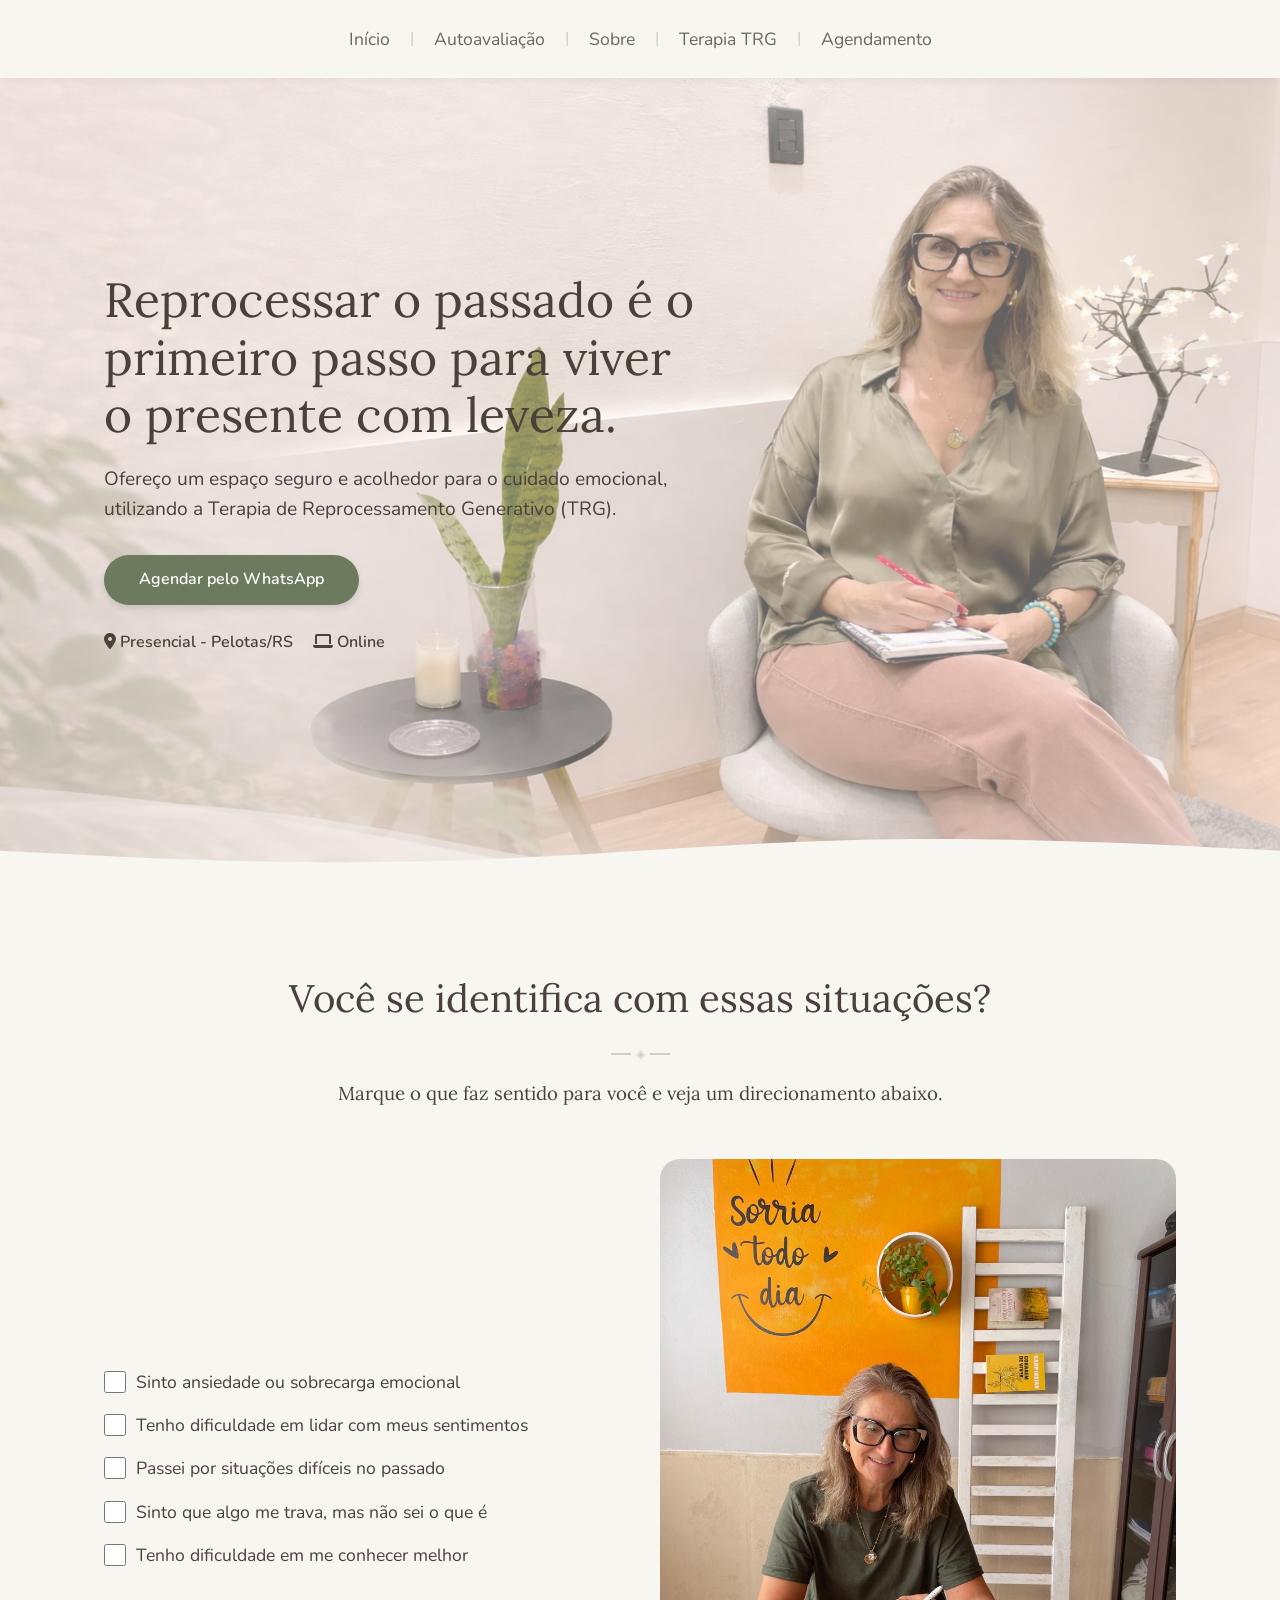
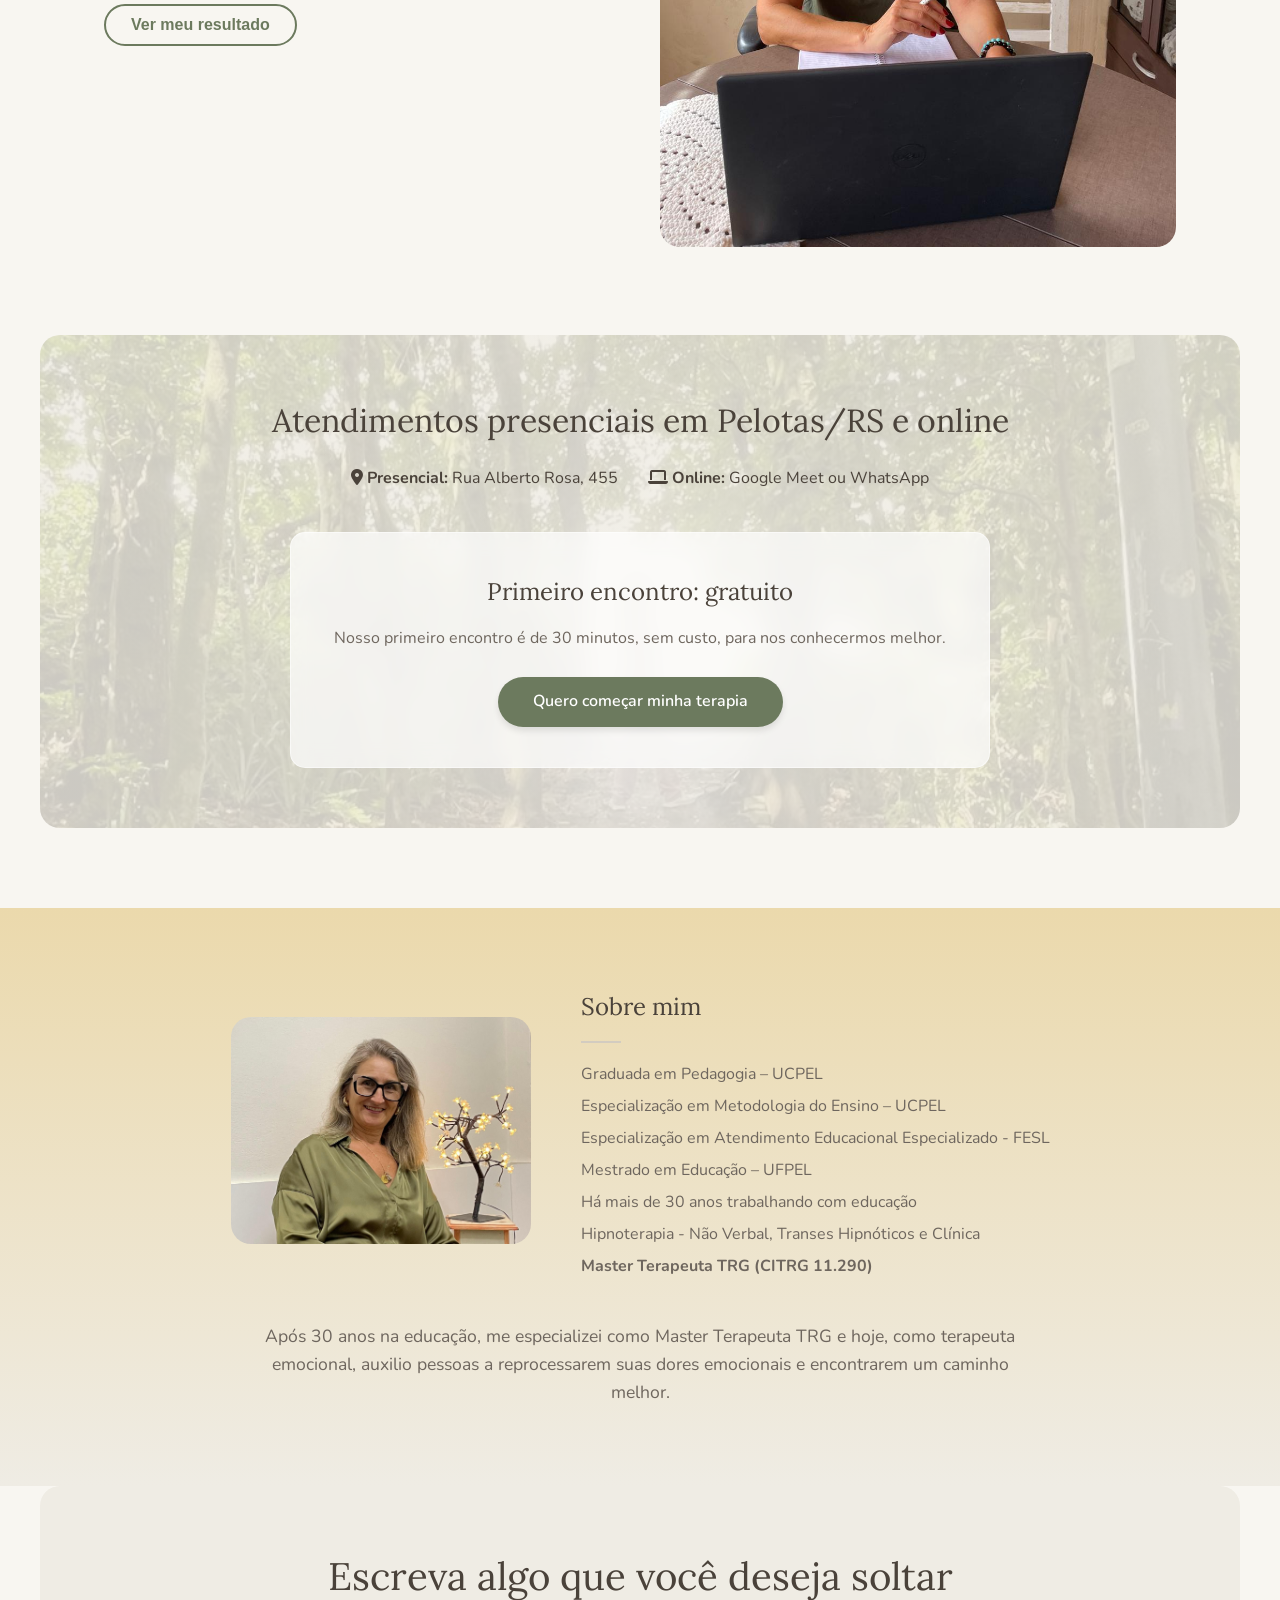
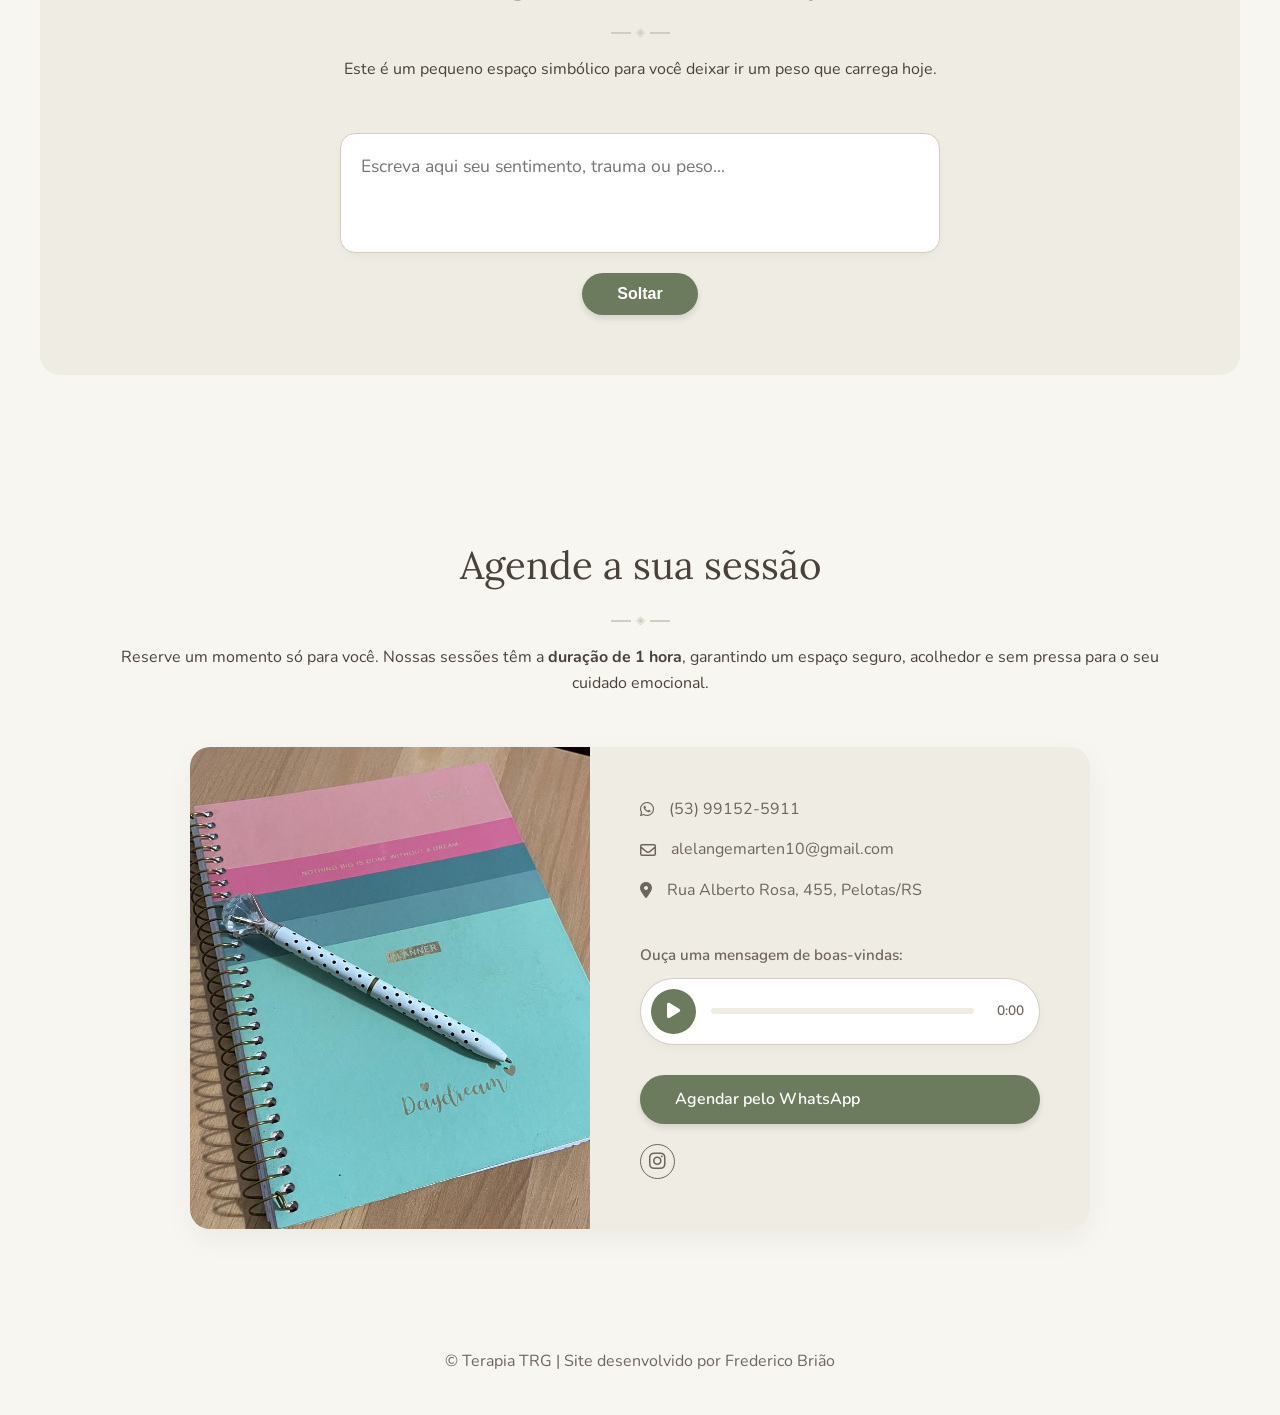
==== commit fd2a2cdc: "tirando as aspas" ====
--- a/index.html
+++ b/index.html
@@ -20,11 +20,11 @@
 </head>
 <body>
 
-    <nav class="navbar">""
+    <nav class="navbar">
         <div class="nav-links">
             <a href="#inicio">Início</a>
             <span class="divisor">|</span>
-            <a href="#ajuda">Autoavaliação</a>""
+            <a href="#ajuda">Autoavaliação</a>
             <span class="divisor">|</span>
             <a href="#sobre">Sobre</a>
             <span class="divisor">|</span>
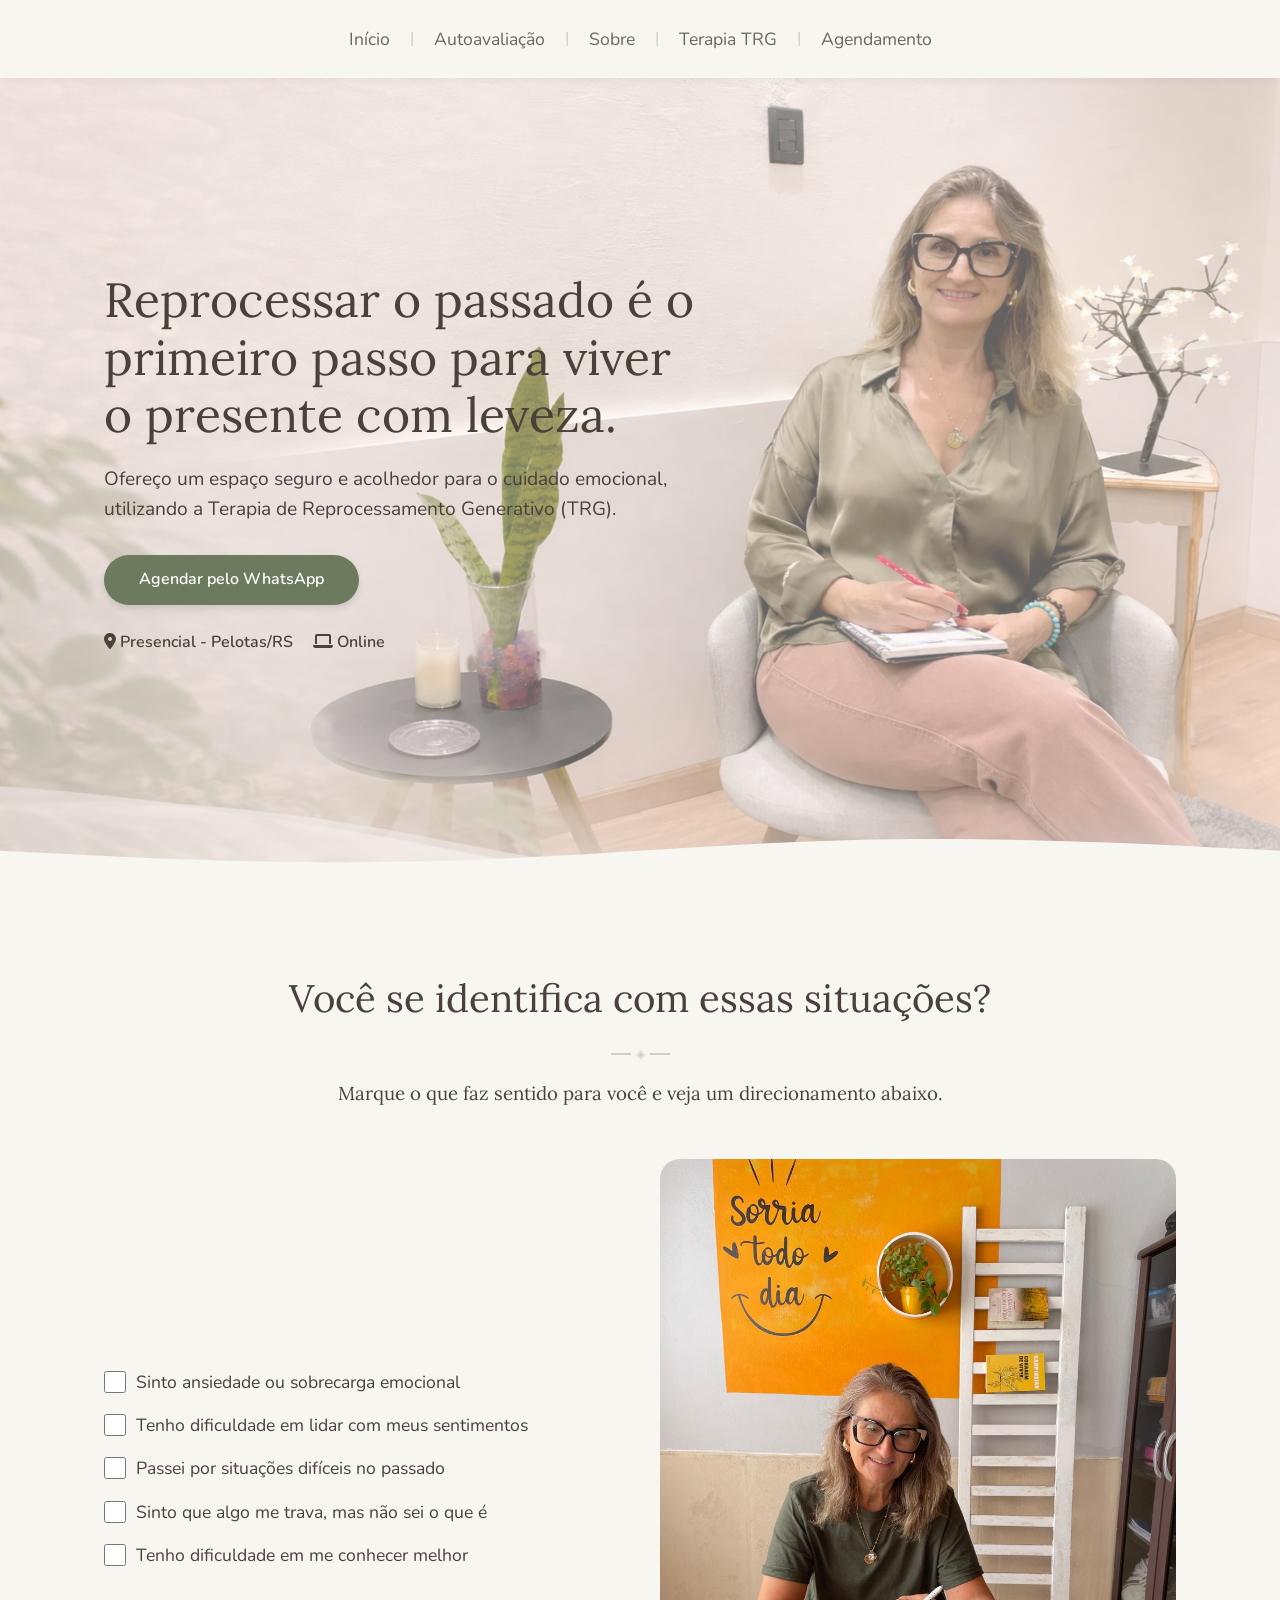
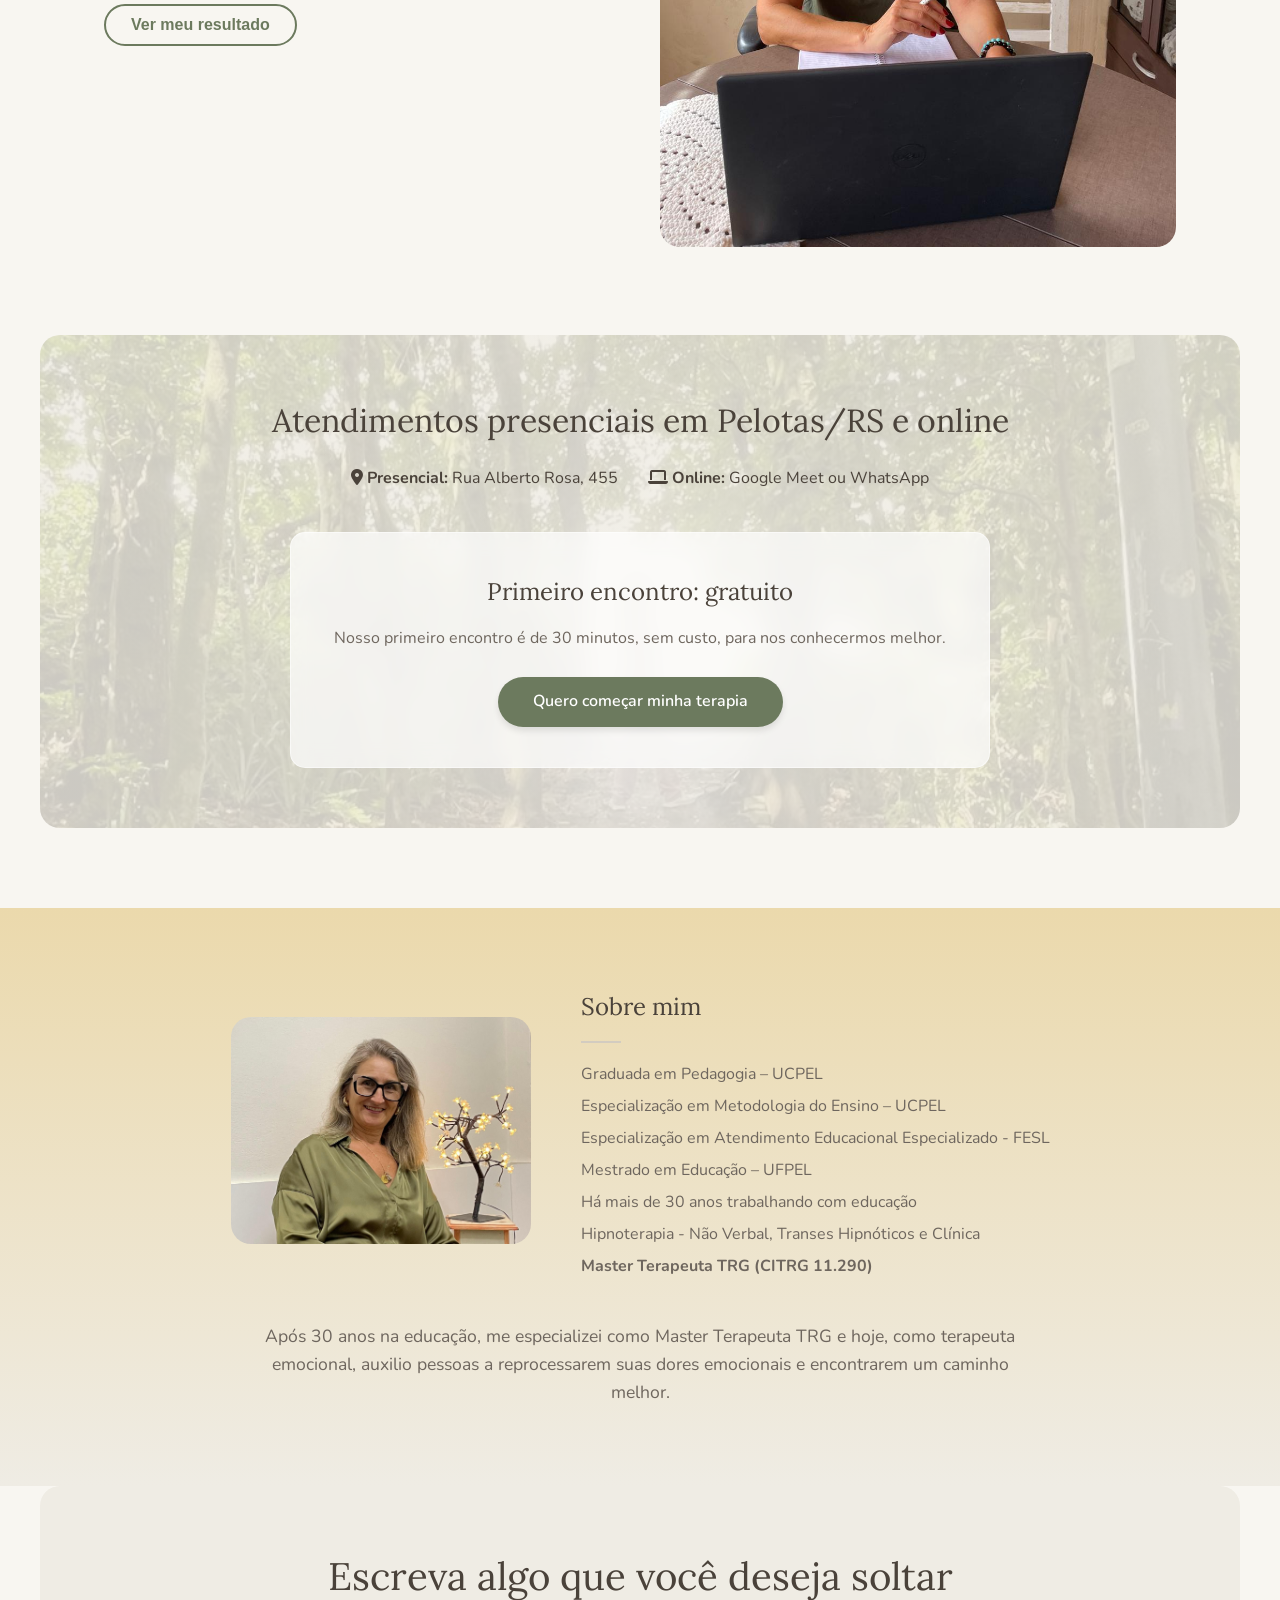
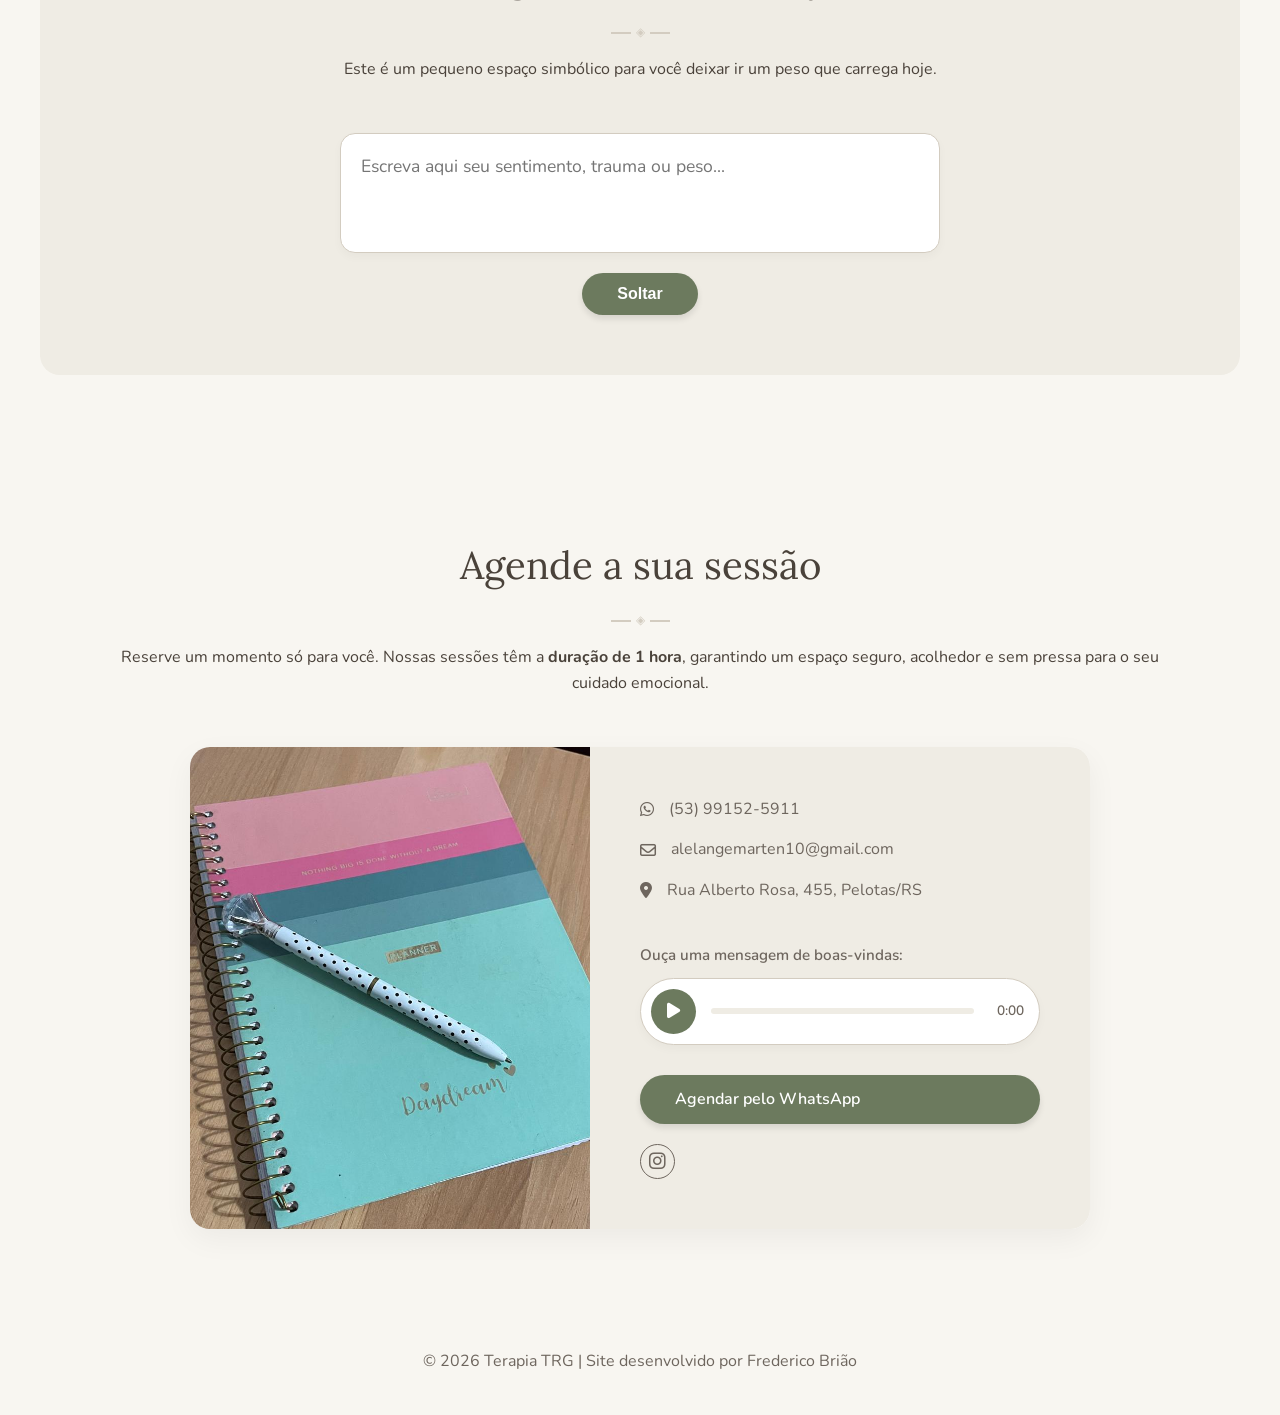
==== commit f5f626d3: "Melhora configuração do favicon" ====
--- a/index.html
+++ b/index.html
@@ -10,7 +10,7 @@
     <link rel="preconnect" href="https://fonts.googleapis.com">
     <link rel="preconnect" href="https://fonts.gstatic.com" crossorigin>
     <link href="https://fonts.googleapis.com/css2?family=Lora:ital,wght@0,400;0,500;1,400&family=Nunito:wght@300;400;600&display=swap" rel="stylesheet">
-    <link rel="icon" href="img/favicon.png">
+    <link rel="icon" type="image/png" sizes="48x48" href="/img/favicon.png">
     
     <link rel="stylesheet" href="https://cdnjs.cloudflare.com/ajax/libs/font-awesome/6.4.0/css/all.min.css">
     <meta name="description" content="Terapia TRG em Pelotas. Atendimento emocional presencial e online. Agende sua sessão.">
--- a/style.css
+++ b/style.css
@@ -1,4 +1,4 @@
-/* --- VARIÁVEIS DE CORES --- */
+
 :root {
     --bg-light: #F8F6F1; 
     --bg-darker: #EFECE4; 
@@ -8,7 +8,7 @@
     --accent-green-hover: #5A664E;
 }
 
-/* --- RESET BÁSICO --- */
+
 * {
     margin: 0;
     padding: 0;
@@ -33,7 +33,7 @@
     color: inherit;
 }
 
-/* --- NAVEGAÇÃO CENTRALIZADA --- */
+
 .navbar {
     display: flex;
     justify-content: center;
@@ -70,7 +70,7 @@
     color: #D3CCC0;
 }
 
-/* --- BOTÕES --- */
+
 .btn-primary {
     display: inline-block;
     background-color: var(--accent-green);
@@ -117,7 +117,7 @@
     transform: none !important;
 }
 
-/* --- HERO SECTION --- */
+
 .hero {
     display: flex;
     flex-direction: column;
@@ -171,7 +171,7 @@
     height: 80px;
 }
 
-/* --- SEÇÕES GERAIS --- */
+
 section {
     padding: 80px 5%;
     max-width: 1200px;
@@ -215,7 +215,7 @@
     margin: 15px 0;
 }
 
-/* --- AUTOAVALIAÇÃO --- */
+
 .ajuda-container {
     display: flex;
     align-items: center;
@@ -292,7 +292,7 @@
     to { opacity: 1; transform: scale(1); }
 }
 
-/* --- ATENDIMENTOS BANNER --- */
+
 .atendimentos-banner {
     background: linear-gradient(rgba(239, 236, 228, 0.85), rgba(239, 236, 228, 0.85)), url('img/whatsapp-2.jpeg') center/cover no-repeat;
     border-radius: 20px;
@@ -334,7 +334,7 @@
     color: var(--text-light);
 }
 
-/* --- SOBRE MIM --- */
+
 .sobre {
     background: linear-gradient(180deg, #ebd9ac 0%, #EFECE4 100%);
     max-width: 100%;
@@ -369,7 +369,7 @@
     color: var(--text-light);
 }
 
-/* --- SESSÃO TRG TEST --- */
+
 .trg-test {
     background-color: var(--bg-darker);
     border-radius: 20px;
@@ -435,7 +435,7 @@
     }
 }
 
-/* --- CONTATO --- */
+
 .contato-card {
     display: flex;
     background-color: #FFFFFF;
@@ -477,7 +477,7 @@
     color: var(--text-light);
 }
 
-/* --- AUDIO PLAYER PERSONALIZADO --- */
+
 .audio-section {
     margin-bottom: 30px;
 }
@@ -547,7 +547,7 @@
     text-align: right;
 }
 
-/* --- REDES SOCIAIS --- */
+
 .redes-sociais {
     margin-top: 20px;
 }
@@ -570,7 +570,7 @@
     color: #fdfdfd;
 }
 
-/* --- FOOTER --- */
+
 footer {
     text-align: center;
     padding: 40px 5%;
@@ -581,7 +581,7 @@
     gap: 15px;
 }
 
-/* --- EFEITOS DE ANIMAÇÃO GERAIS --- */
+
 .fade-in {
     opacity: 0;
     transform: translateY(30px);
@@ -592,7 +592,7 @@
     transform: translateY(0);
 }
 
-/* --- RESPONSIVO (MOBILE) --- */
+
 @media (max-width: 850px) {
     .hero-container, .ajuda-container, .sobre-container, .contato-card {
         flex-direction: column;
